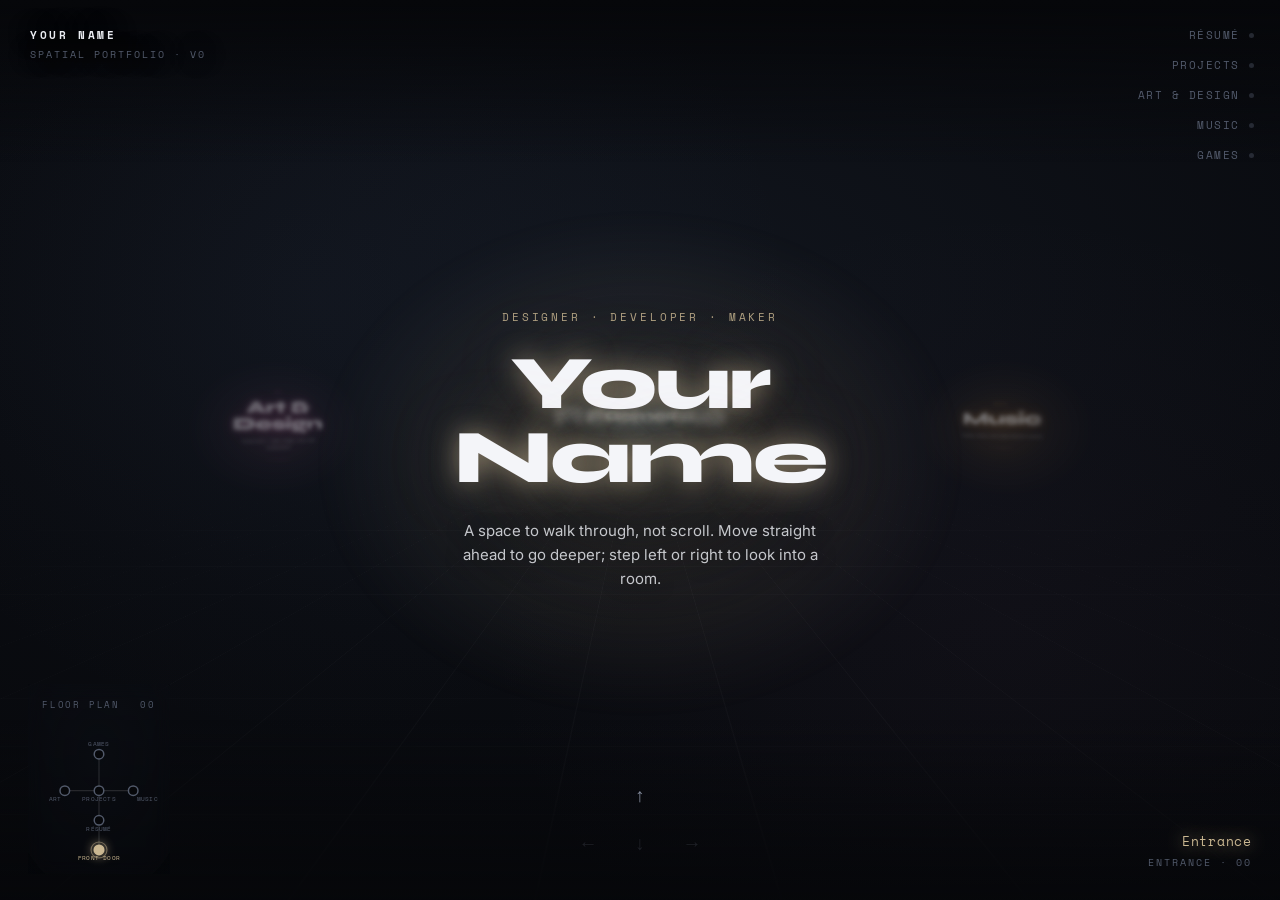
==== index.html @ f15b6231 "reverting index.html file to last build undoing wrong index upload" ====
<!DOCTYPE html>
<html lang="en">
<head>
<meta charset="UTF-8">
<meta name="viewport" content="width=device-width, initial-scale=1.0, maximum-scale=1.0, user-scalable=no">
<title>Portfolio — Spatial Navigation</title>
<link rel="preconnect" href="https://fonts.googleapis.com">
<link rel="preconnect" href="https://fonts.gstatic.com" crossorigin>
<link href="https://fonts.googleapis.com/css2?family=Syne:wght@600;700;800&family=Inter:wght@400;500;600&family=Space+Mono:wght@400;700&display=swap" rel="stylesheet">
<style>
  :root{
    --bg:#0a0c11;
    --bg-deep:#06070a;
    --ink:#eceef3;
    --muted:#838b9c;
    --faint:#525a6b;

    --a-door:#cbb892;
    --a-resume:#6f93c4;
    --a-projects:#46b39d;
    --a-art:#d2719f;
    --a-music:#e2a04e;
    --a-games:#9a86e0;

    --display:"Syne","Syne Fallback",system-ui,sans-serif;
    --body:"Inter",system-ui,-apple-system,sans-serif;
    --mono:"Space Mono","SFMono-Regular",ui-monospace,monospace;

    --rw:560px;
    --rh:400px;
    --ease:cubic-bezier(.66,0,.18,1);
  }

  *{box-sizing:border-box;margin:0;padding:0}
  html,body{height:100%}
  body{
    font-family:var(--body);
    background:var(--bg-deep);
    color:var(--ink);
    overflow:hidden;
    -webkit-font-smoothing:antialiased;
    text-rendering:optimizeLegibility;
  }

  /* ---------- 3D SCENE ---------- */
  .scene{
    position:fixed; inset:0;
    perspective:1000px;
    perspective-origin:50% 46%;
    overflow:hidden;
    background:radial-gradient(120% 90% at 50% 32%, #11151d 0%, var(--bg) 46%, var(--bg-deep) 100%);
  }
  /* faint drifting atmosphere */
  .scene::before{
    content:""; position:absolute; inset:-20%;
    background:
      radial-gradient(38% 50% at 32% 38%, rgba(70,90,130,.07), transparent 70%),
      radial-gradient(40% 46% at 70% 64%, rgba(120,80,120,.06), transparent 72%);
    animation:fog 34s ease-in-out infinite alternate;
    pointer-events:none;
  }
  @keyframes fog{ from{transform:translate3d(0,0,0)} to{transform:translate3d(3%,-2%,0)} }

  .world{
    position:absolute; inset:0;
    transform-style:preserve-3d;
    transform:translateZ(0);
    transition:transform 1.15s var(--ease);
    will-change:transform;
  }

  /* perspective floor — softened to a whisper */
  .floor{
    position:absolute; left:50%; top:50%;
    width:3200px; height:9200px;
    margin:-4600px 0 0 -1600px;
    transform:translate3d(0,240px,-1950px) rotateX(90deg);
    background-image:
      linear-gradient(rgba(255,255,255,.032) 1px, transparent 1px),
      linear-gradient(90deg, rgba(255,255,255,.032) 1px, transparent 1px);
    background-size:140px 140px;
    -webkit-mask-image:radial-gradient(58% 52% at 50% 60%, #000 0%, rgba(0,0,0,.4) 52%, transparent 82%);
            mask-image:radial-gradient(58% 52% at 50% 60%, #000 0%, rgba(0,0,0,.4) 52%, transparent 82%);
    pointer-events:none;
  }

  /* ---------- ROOMS AS APPARITIONS ---------- */
  .room{
    position:absolute; left:50%; top:50%;
    width:var(--rw); height:var(--rh);
    margin:calc(var(--rh)/-2) 0 0 calc(var(--rw)/-2);
    display:flex; align-items:center; justify-content:center;
    cursor:pointer;
    /* no border, no fill, no radius, no shadow — it is a place, not an object */
  }

  .haze{ /* the pool of light that IS the room */
    position:absolute; inset:-34% -22%;
    background:radial-gradient(ellipse 58% 54% at 50% 52%,
      color-mix(in srgb, var(--rc) 80%, transparent) 0%,
      color-mix(in srgb, var(--rc) 26%, transparent) 36%,
      transparent 70%);
    opacity:.1275;
    filter:blur(15px);
    pointer-events:none;
    animation:breathe var(--bd,9s) ease-in-out infinite;
    animation-delay:var(--delay,0s);
    transition:opacity 1s var(--ease);
  }
  @keyframes breathe{
    0%,100%{ transform:scale(1);   filter:blur(15px) brightness(1); }
    50%    { transform:scale(1.06);filter:blur(19px) brightness(1.22); }
  }

  .seat{ /* near-invisible deepening of space behind the text, for contrast */
    position:absolute; inset:6% 4%;
    background:radial-gradient(ellipse 56% 58% at 50% 52%, rgba(4,6,10,.6) 0%, rgba(4,6,10,.24) 46%, transparent 72%);
    filter:blur(12px);
    opacity:0;
    pointer-events:none;
    transition:opacity 1s var(--ease);
  }

  .content{
    position:relative; z-index:2;
    text-align:center;
    padding:0 36px;
    filter:blur(8.49px);
    opacity:.4;
    transform:translateY(6px);
    transition:filter 1.1s var(--ease), opacity 1.1s var(--ease), transform 1.1s var(--ease);
  }

  .room.is-active{ z-index:3; }
  .room.is-active .content{ filter:blur(0); opacity:1; transform:none; }
  .room.is-active .haze{ opacity:.306; }
  .room.is-active .seat{ opacity:1; }

  .eyebrow{
    font-family:var(--mono);
    font-size:11px; letter-spacing:.26em; text-transform:uppercase;
    color:var(--rc, var(--muted));
    opacity:.85;
    margin-bottom:18px;
  }
  .title{
    font-family:var(--display); font-weight:800;
    font-size:clamp(38px,5vw,60px);
    line-height:.98; letter-spacing:-.02em;
    color:#f4f5f9;
    text-shadow:
      0 0 26px color-mix(in srgb, var(--rc) 60%, transparent),
      0 0 70px color-mix(in srgb, var(--rc) 32%, transparent);
  }
  .blurb{
    color:rgba(236,238,243,.82);
    font-size:15px; line-height:1.6;
    max-width:38ch; margin:20px auto 0;
    text-shadow:0 2px 18px rgba(0,0,0,.55);
  }
  .tagline{
    font-family:var(--mono);
    font-size:10px; letter-spacing:.24em; text-transform:lowercase;
    color:color-mix(in srgb, var(--rc) 70%, var(--faint));
    margin-top:24px; opacity:.7;
  }

  /* door / hero apparition */
  .door-role{ color:var(--a-door); margin-bottom:22px; }
  .title.door-name{ font-size:clamp(46px,6.4vw,76px); letter-spacing:-.03em; }
  .door-stmt{ max-width:44ch; margin-top:24px; }

  /* ---------- PROJECTS HOLOGRAM CAROUSEL ---------- */
  .carousel{
    position:relative;
    width:100%; height:296px;
    margin-top:18px;
    perspective:900px;
    display:none;                   /* revealed by clicking the title */
    pointer-events:none;            /* enabled only when the room is active */
  }
  .room.is-active .carousel{ pointer-events:auto; }

  /* title-gated reveal */
  .proj-title{ cursor:pointer; transition:font-size .55s var(--ease), margin .4s var(--ease), text-shadow .35s; }
  .room.is-active .proj-title:hover{
    text-shadow:0 0 34px color-mix(in srgb, var(--rc) 75%, transparent), 0 0 80px color-mix(in srgb, var(--rc) 40%, transparent);
  }
  .proj-hint{
    font-family:var(--mono); font-size:10px; letter-spacing:.22em; text-transform:uppercase;
    color:color-mix(in srgb, var(--rc) 70%, var(--faint));
    margin-top:18px; opacity:.8;
  }
  .room.proj-open .eyebrow,
  .room.proj-open .proj-blurb,
  .room.proj-open .proj-hint{ display:none; }
  .room.proj-open .proj-title{ font-size:clamp(18px,2.2vw,24px); margin-bottom:4px; }
  .room.proj-open .carousel{ display:block; animation:holoboot .75s var(--ease) both; }
  @keyframes holoboot{
    0%  { opacity:0; transform:translateY(16px) scale(.92); filter:blur(7px); }
    55% { opacity:1; }
    100%{ opacity:1; transform:none; filter:blur(0); }
  }

  .stage{
    position:absolute; inset:0;
    transform-style:preserve-3d;
    animation:holofloat 6.5s ease-in-out infinite;
  }
  @keyframes holofloat{ 0%,100%{transform:translateY(0)} 50%{transform:translateY(-7px)} }

  .pcard{
    position:absolute; left:50%; top:50%;
    width:148px; height:196px;
    margin:-98px 0 0 -74px;
    border:0; background:none; padding:0; cursor:pointer;
    display:flex; flex-direction:column; gap:10px;
    transform-style:preserve-3d;
    transition:transform .6s var(--ease), opacity .6s var(--ease);
    will-change:transform,opacity;
  }
  .thumb{
    flex:1; position:relative; display:block; border-radius:10px; overflow:hidden;
    background:linear-gradient(158deg,
      color-mix(in srgb, var(--rc) 32%, transparent),
      color-mix(in srgb, var(--rc) 7%, transparent));
    border:1px solid color-mix(in srgb, var(--rc) 45%, transparent);
    box-shadow:
      0 0 26px -8px color-mix(in srgb, var(--rc) 55%, transparent),
      inset 0 0 32px -12px color-mix(in srgb, var(--rc) 60%, transparent);
    transition:box-shadow .6s var(--ease), border-color .6s var(--ease);
  }
  .thumb::before{ /* faint wireframe grid */
    content:""; position:absolute; inset:0;
    background-image:
      linear-gradient(color-mix(in srgb, var(--rc) 20%, transparent) 1px, transparent 1px),
      linear-gradient(90deg, color-mix(in srgb, var(--rc) 20%, transparent) 1px, transparent 1px);
    background-size:22px 22px; opacity:.5;
  }
  .thumb::after{ /* scanlines */
    content:""; position:absolute; inset:0; pointer-events:none;
    background:repeating-linear-gradient(to bottom, rgba(255,255,255,.045) 0 1px, transparent 1px 3px);
    mix-blend-mode:screen; opacity:.7;
  }
  .pnum{
    position:absolute; inset:0; display:flex; align-items:center; justify-content:center;
    font-family:var(--display); font-weight:800; font-size:52px; letter-spacing:-.02em;
    color:color-mix(in srgb, var(--rc) 65%, #eaf6f2);
    text-shadow:0 0 22px color-mix(in srgb, var(--rc) 70%, transparent);
    opacity:.82;
  }
  .pname{
    display:block; font-family:var(--mono);
    font-size:11px; letter-spacing:.16em; text-transform:uppercase;
    color:var(--muted); text-align:center;
    transition:color .6s var(--ease), text-shadow .6s var(--ease);
  }
  .pcard.is-front .thumb{
    border-color:color-mix(in srgb, var(--rc) 80%, transparent);
    box-shadow:
      0 0 44px -6px color-mix(in srgb, var(--rc) 70%, transparent),
      inset 0 0 44px -10px color-mix(in srgb, var(--rc) 70%, transparent);
  }
  .pcard.is-front .pname{
    color:#f4fbf9; text-shadow:0 0 14px color-mix(in srgb, var(--rc) 60%, transparent);
  }

  .projector{ /* hologram emitter glow at the base */
    position:absolute; left:50%; bottom:-2px; transform:translateX(-50%);
    width:210px; height:54px;
    background:radial-gradient(ellipse at 50% 100%, color-mix(in srgb, var(--rc) 42%, transparent), transparent 70%);
    filter:blur(8px); opacity:.5; pointer-events:none;
    animation:holoflicker 5s steps(1,end) infinite;
  }
  @keyframes holoflicker{ 0%,96%,100%{opacity:.5} 97%{opacity:.3} 98%{opacity:.6} 99%{opacity:.42} }

  .carnav{
    position:absolute; left:50%; bottom:-30px; transform:translateX(-50%);
    display:flex; align-items:center; gap:20px;
  }
  .carbtn{
    width:32px; height:32px; border:0; background:none; cursor:pointer; line-height:1;
    color:color-mix(in srgb, var(--rc) 65%, var(--muted)); font-size:24px;
    transition:.2s var(--ease);
  }
  .carbtn:not(:disabled):hover{ color:#fff; text-shadow:0 0 12px var(--rc); transform:scale(1.18); }
  .carbtn:not(:disabled):focus-visible{ outline:none; color:#fff; text-shadow:0 0 12px var(--rc); }
  .carbtn:disabled{ opacity:.22; cursor:default; }
  .carcount{
    font-family:var(--mono); font-size:11px; letter-spacing:.16em;
    color:var(--muted); min-width:64px; text-align:center;
  }
  .pcard:focus-visible{ outline:none; }
  .pcard:focus-visible .thumb{ border-color:#fff; box-shadow:0 0 30px -6px var(--rc); }

  /* calm the hologram when you're not in the room */
  .room:not(.is-active) .stage,
  .room:not(.is-active) .projector{ animation:none; }

  @media (max-width:760px){
    .carousel{ height:250px; }
    .pcard{ width:120px; height:160px; margin:-80px 0 0 -60px; }
    .pnum{ font-size:42px; }
  }
  @media (prefers-reduced-motion:reduce){
    .stage,.projector{ animation:none; }
  }

  .plaunch{
    display:none;
    font-family:var(--mono); font-size:10px; letter-spacing:.18em; text-transform:uppercase;
    color:color-mix(in srgb, var(--rc) 80%, #eaf6f2);
    text-shadow:0 0 12px color-mix(in srgb, var(--rc) 60%, transparent);
    margin-top:2px;
  }
  .pcard.is-front .plaunch{ display:block; }
  .pcard[data-live] .thumb{ border-color:color-mix(in srgb, var(--rc) 60%, transparent); }

  /* ---------- EMBEDDED APP SHELL (live project, AR-style) ---------- */
  .app-shell{ position:fixed; inset:0; z-index:60; display:none; --app-accent:var(--a-projects); }
  .app-shell.is-open{ display:block; }
  .app-backdrop{
    position:absolute; inset:0; cursor:pointer;
    background:rgba(4,6,10,.55);
    backdrop-filter:blur(10px) saturate(.92);
    opacity:0; transition:opacity .4s var(--ease);
  }
  .app-shell.is-open .app-backdrop{ opacity:1; }
  .app-screen{
    position:absolute; left:50%; top:50%;
    transform:translate(-50%,-50%) scale(.95);
    width:min(1120px,92vw); height:min(740px,86vh);
    display:flex; flex-direction:column;
    border:1px solid color-mix(in srgb, var(--app-accent) 55%, transparent);
    border-radius:14px; overflow:hidden; background:#06080c;
    box-shadow:
      0 0 0 1px color-mix(in srgb, var(--app-accent) 22%, transparent),
      0 36px 130px -30px color-mix(in srgb, var(--app-accent) 60%, transparent),
      0 0 90px -20px color-mix(in srgb, var(--app-accent) 40%, transparent);
    opacity:0; transition:opacity .45s var(--ease), transform .45s var(--ease);
  }
  .app-shell.is-open .app-screen{
    opacity:1; transform:translate(-50%,-50%) scale(1);
    animation:appboot .6s var(--ease) both;
  }
  @keyframes appboot{ 0%{ filter:blur(9px) brightness(1.4); } 100%{ filter:blur(0) brightness(1); } }

  .app-bar{
    display:flex; align-items:center; gap:12px; padding:11px 15px;
    background:color-mix(in srgb, var(--app-accent) 9%, #0a0e13);
    border-bottom:1px solid color-mix(in srgb, var(--app-accent) 28%, transparent);
  }
  .app-dot{ width:8px; height:8px; border-radius:50%; background:var(--app-accent); box-shadow:0 0 10px var(--app-accent); }
  .app-name{ font-family:var(--mono); font-size:12px; letter-spacing:.18em; text-transform:uppercase; color:var(--ink); }
  .app-live{
    font-family:var(--mono); font-size:9px; letter-spacing:.2em; text-transform:uppercase;
    color:color-mix(in srgb, var(--app-accent) 80%, #fff);
    border:1px solid color-mix(in srgb, var(--app-accent) 40%, transparent);
    border-radius:100px; padding:2px 8px;
  }
  .app-ext{
    margin-left:auto; font-family:var(--mono); font-size:10px; letter-spacing:.16em; text-transform:uppercase;
    color:var(--muted); text-decoration:none; padding:6px 4px; transition:.2s var(--ease);
  }
  .app-ext:hover,.app-ext:focus-visible{ color:color-mix(in srgb, var(--app-accent) 85%, #fff); outline:none; }
  .app-off{
    font-family:var(--mono); font-size:10px; letter-spacing:.16em; text-transform:uppercase;
    background:none; border:1px solid color-mix(in srgb, var(--app-accent) 35%, transparent);
    color:var(--muted); border-radius:8px; padding:6px 13px; cursor:pointer; transition:.2s var(--ease);
  }
  .app-off:hover,.app-off:focus-visible{ color:#fff; border-color:var(--app-accent); box-shadow:0 0 16px -4px var(--app-accent); outline:none; }
  .app-frame{ position:relative; flex:1; background:#06080c; }
  #appFrame{ width:100%; height:100%; border:0; display:block; background:#06080c; }
  .app-scan{
    position:absolute; inset:0; pointer-events:none;
    background:repeating-linear-gradient(to bottom, color-mix(in srgb,var(--app-accent) 8%, transparent) 0 1px, transparent 1px 3px);
    mix-blend-mode:screen; opacity:.22;
    box-shadow:inset 0 0 60px -10px color-mix(in srgb,var(--app-accent) 40%, transparent);
  }
  @media (prefers-reduced-motion:reduce){ .app-shell.is-open .app-screen{ animation:none; } }

  /* ---------- HUD (ghosted) ---------- */
  .vignette{position:fixed;inset:0;pointer-events:none;z-index:5;
    background:linear-gradient(to bottom, var(--bg-deep) 0%, transparent 18%, transparent 80%, rgba(6,7,10,.9) 100%);}

  .hud{position:fixed;inset:0;z-index:10;pointer-events:none}
  .hud > *{pointer-events:auto}

  .brand{
    position:fixed; left:30px; top:26px;
    font-family:var(--mono); font-size:11px; letter-spacing:.24em; text-transform:uppercase;
    color:var(--muted); line-height:1.8;
    text-shadow:0 0 24px rgba(0,0,0,.6);
  }
  .brand b{color:var(--ink);font-weight:700}
  .brand span{display:block;color:var(--faint);font-size:10px;letter-spacing:.2em}

  .jump{position:fixed; right:26px; top:24px; display:flex; flex-direction:column; align-items:flex-end; gap:8px}
  .jump button{
    font-family:var(--mono); font-size:11px; letter-spacing:.14em; text-transform:uppercase;
    background:none; border:none; color:var(--faint); cursor:pointer;
    padding:3px 0; transition:color .3s, text-shadow .3s; display:flex;align-items:center;gap:9px;
  }
  .jump button:hover,.jump button:focus-visible{color:var(--ink);outline:none}
  .jump button .dot{width:5px;height:5px;border-radius:50%;background:currentColor;opacity:.4;transition:.3s}
  .jump button.active{color:var(--cur,var(--ink));text-shadow:0 0 16px var(--cur)}
  .jump button.active .dot{opacity:1;background:var(--cur);box-shadow:0 0 8px var(--cur)}

  /* direction pad — ghost glyphs, no boxes */
  .pad{
    position:fixed; left:50%; bottom:34px; transform:translateX(-50%);
    display:grid; grid-template-columns:repeat(3,48px); grid-template-rows:repeat(2,44px);
    gap:4px; align-items:center; justify-items:center;
  }
  .pad .d{
    width:48px;height:44px; border:none; background:none;
    color:var(--muted); font-size:19px; cursor:pointer;
    display:flex;align-items:center;justify-content:center;
    position:relative; transition:.25s var(--ease);
    text-shadow:0 0 1px rgba(0,0,0,.5);
  }
  .pad .d::before{ /* soft bloom on hover */
    content:""; position:absolute; inset:-6px; border-radius:50%;
    background:radial-gradient(closest-side, color-mix(in srgb,var(--cur) 55%,transparent), transparent 70%);
    opacity:0; transition:opacity .25s; z-index:-1;
  }
  .pad .d:disabled{opacity:.18;cursor:default}
  .pad .d:not(:disabled):hover{color:var(--cur);transform:translateY(-3px);text-shadow:0 0 14px var(--cur)}
  .pad .d:not(:disabled):hover::before{opacity:.5}
  .pad .d:focus-visible{outline:none;color:var(--cur);text-shadow:0 0 14px var(--cur)}
  .pad .d:focus-visible::before{opacity:.5}
  .pad .up{grid-column:2;grid-row:1}
  .pad .left{grid-column:1;grid-row:2}
  .pad .down{grid-column:2;grid-row:2}
  .pad .right{grid-column:3;grid-row:2}
  .pad .d[data-label]:not(:disabled):hover::after{
    content:attr(data-label);
    position:absolute; bottom:calc(100% + 6px); left:50%; transform:translateX(-50%);
    font-family:var(--mono);font-size:10px;letter-spacing:.12em;text-transform:uppercase;
    color:var(--cur);white-space:nowrap;text-shadow:0 0 12px rgba(0,0,0,.8);
  }

  /* floor plan — frameless drifting mist */
  .plan{
    position:fixed; left:28px; bottom:26px; width:142px;
    padding:14px 14px 10px;
    background:radial-gradient(120% 130% at 50% 38%, rgba(12,15,22,.45), transparent 82%);
    backdrop-filter:blur(9px);
    -webkit-mask-image:radial-gradient(125% 130% at 50% 45%, #000 52%, transparent 100%);
            mask-image:radial-gradient(125% 130% at 50% 45%, #000 52%, transparent 100%);
  }
  .plan-head{
    font-family:var(--mono);font-size:9px;letter-spacing:.2em;text-transform:uppercase;
    color:var(--faint);margin-bottom:9px;display:flex;justify-content:space-between;
  }
  .plan svg{width:100%;display:block;overflow:visible}
  .plan .edge{stroke:rgba(255,255,255,.12);stroke-width:1.1}
  .plan .node{fill:var(--bg-deep);stroke:var(--faint);stroke-width:1.3;cursor:pointer;transition:.3s}
  .plan .node:hover{stroke:var(--ink)}
  .plan .node.cur{fill:var(--cur);stroke:var(--cur);filter:drop-shadow(0 0 5px var(--cur))}
  .plan .ring{fill:none;stroke:var(--cur);opacity:0;transition:.4s}
  .plan .ring.cur{opacity:.45}
  .plan .nlabel{font-family:var(--mono);font-size:5.2px;letter-spacing:.04em;fill:var(--faint);text-transform:uppercase;pointer-events:none;transition:.3s}
  .plan .nlabel.cur{fill:var(--cur)}

  .coord{position:fixed; right:28px; bottom:30px; text-align:right; font-family:var(--mono)}
  .coord .now{font-size:13px;letter-spacing:.06em;color:var(--cur,var(--ink));text-shadow:0 0 18px var(--cur)}
  .coord .tag{font-size:10px;letter-spacing:.2em;text-transform:uppercase;color:var(--faint);margin-top:4px}

  .hint{
    position:fixed; left:50%; bottom:108px; transform:translateX(-50%);
    font-family:var(--mono); font-size:10.5px; letter-spacing:.16em; text-transform:uppercase;
    color:var(--faint); text-align:center; line-height:1.9;
    transition:opacity .8s; pointer-events:none;
  }
  .hint b{color:var(--muted);font-weight:400}
  .hint.hide{opacity:0}

  .sr{position:absolute;width:1px;height:1px;overflow:hidden;clip:rect(0 0 0 0)}

  @media (max-width:760px){
    :root{--rw:300px;--rh:430px}
    .brand{left:18px;top:16px}
    .jump{display:none}
    .plan{left:14px;bottom:104px;width:104px}
    .coord{right:16px;bottom:96px}
    .pad{bottom:22px}
    .hint{bottom:168px}
  }

  @media (prefers-reduced-motion:reduce){
    .world{transition:transform .3s ease}
    .haze,.scene::before{animation:none}
    .content,.seat{transition:opacity .3s ease}
  }
</style>
</head>
<body>

<div class="scene" id="scene">
  <div class="world" id="world">
    <div class="floor"></div>
  </div>
</div>

<div class="vignette"></div>

<div class="hud">
  <div class="brand"><b id="brandName">Your Name</b><span id="brandTag">spatial portfolio · v0</span></div>
  <nav class="jump" id="jump" aria-label="Jump to room"></nav>

  <div class="hint" id="hint">
    <span><b>↑ scroll</b> or <b>arrow keys</b> to move · <b>plan</b> to jump</span>
  </div>

  <div class="plan" aria-label="Floor plan">
    <div class="plan-head"><span>Floor plan</span><span id="planDepth">00</span></div>
    <svg id="planSvg" viewBox="0 0 100 126" role="group"></svg>
  </div>

  <div class="pad" role="group" aria-label="Move through the space">
    <button class="d up"    id="dUp"    aria-label="Move forward">↑</button>
    <button class="d left"  id="dLeft"  aria-label="Look left">←</button>
    <button class="d down"  id="dDown"  aria-label="Move back">↓</button>
    <button class="d right" id="dRight" aria-label="Look right">→</button>
  </div>

  <div class="coord">
    <div class="now" id="coordNow">Entrance</div>
    <div class="tag" id="coordTag">Entrance · 00</div>
  </div>

  <div class="sr" id="live" aria-live="polite"></div>
</div>

<div class="app-shell" id="appShell" aria-hidden="true">
  <div class="app-backdrop"></div>
  <div class="app-screen" role="dialog" aria-modal="true" aria-label="Embedded project">
    <div class="app-bar">
      <span class="app-dot"></span>
      <span class="app-name" id="appName">Project</span>
      <span class="app-live">live</span>
      <a class="app-ext" id="appExt" target="_blank" rel="noopener" aria-label="Open in a new tab">open &#8599;</a>
      <button class="app-off" id="appOff" aria-label="Power off and return to the room">power off</button>
    </div>
    <div class="app-frame">
      <iframe id="appFrame" title="Embedded project" referrerpolicy="no-referrer"></iframe>
      <div class="app-scan"></div>
    </div>
  </div>
</div>

<script>
/* ============================================================
   ROOM MAP — the whole structure of the house lives here.
   Add a room: add an object + wire its links.
   x/y/z = position in space.  ry = yaw (side rooms angle in).
   plan  = position on the 2D floor-plan minimap.
   links = where forward / back / left / right lead.
   ============================================================ */
const SPACING = 1300, SIDE = 1300;

/* ---- YOU: edit these in one place; they flow everywhere ---- */
const SITE = {
  name:      "Your Name",
  role:      "Designer · Developer · Maker",
  statement: "A space to walk through, not scroll. Move straight ahead to go deeper; step left or right to look into a room.",
  tagline:   "spatial portfolio · v0",   // the small line under your name, top-left
};

/* ---- Projects shown in the Projects-room carousel (placeholders for now) ---- */
const PROJECTS = [
  { title:"Color Selector", url:"https://mich-scott.github.io/color-selector/" },
  { title:"Project 2" },
  { title:"Project 3" },
  { title:"Project 4" },
  { title:"Project 5" },
  { title:"Project 6" },
];

/* ---- Games shown in the Games-room carousel ---- */
const GAMES = [
  { title:"Elev8or", url:"https://mich-scott.github.io/games/elev8or" },
  { title:"Game 2" },
  { title:"Game 3" },
];

const ROOMS = [
  { id:"door", title:SITE.name, accent:"--a-door", door:true,
    role:SITE.role,
    stmt:SITE.statement,
    x:0, y:0, z:0, ry:0, plan:{x:50,y:114}, label:"Front door",
    tag:"Entrance · 00", now:"Entrance", links:{ forward:"resume" } },

  { id:"resume", title:"Résumé", accent:"--a-resume",
    blurb:"Roles, tools, and the through-line of the work so far.",
    x:0, y:0, z:-SPACING, ry:0, plan:{x:50,y:88}, label:"Résumé",
    tag:"Main hall · 01", now:"Résumé", links:{ back:"door", forward:"projects" } },

  { id:"projects", title:"Projects", accent:"--a-projects",
    blurb:"Things built, shipped, and taken apart to see how they work.",
    carousel:PROJECTS,
    x:0, y:0, z:-SPACING*2, ry:0, plan:{x:50,y:62}, label:"Projects",
    tag:"Main hall · 02", now:"Projects", links:{ back:"resume", left:"art", right:"music", forward:"games" } },

  { id:"art", title:"Art & Design", accent:"--a-art",
    blurb:"Visual work — type, image, color, and composition.",
    x:-SIDE, y:0, z:-SPACING*2, ry:40, plan:{x:20,y:62}, label:"Art",
    tag:"West wing · 02", now:"Art & Design", links:{ right:"projects" } },

  { id:"music", title:"Music", accent:"--a-music",
    blurb:"Tracks, mixes, and experiments in sound.",
    x:SIDE, y:0, z:-SPACING*2, ry:-40, plan:{x:80,y:62}, label:"Music",
    tag:"East wing · 02", now:"Music", links:{ left:"projects" } },

  { id:"games", title:"Games", accent:"--a-games",
    blurb:"Playable prototypes and small interactive worlds.",
    carousel:GAMES,
    x:0, y:0, z:-SPACING*3, ry:0, plan:{x:50,y:30}, label:"Games",
    tag:"Back room · 03", now:"Games", links:{ back:"projects" } },
];

const byId = Object.fromEntries(ROOMS.map(r => [r.id, r]));
const PLAN_EDGES = [["door","resume"],["resume","projects"],["projects","games"],["projects","art"],["projects","music"]];

const world  = document.getElementById("world");
const scene  = document.getElementById("scene");
const reduce = matchMedia("(prefers-reduced-motion:reduce)").matches;

let current = "door", moving = false;

/* build rooms */
ROOMS.forEach((r,i)=>{
  const el = document.createElement("article");
  el.className = "room";
  el.id = "room-" + r.id;
  el.style.setProperty("--rc", `var(${r.accent})`);
  el.style.setProperty("--bd", (8 + (i % 4) * 1.3) + "s");
  el.style.setProperty("--delay", (-(i * 1.7)) + "s");
  el.style.transform = `translate3d(${r.x}px, ${r.y}px, ${r.z}px) rotateY(${r.ry}deg)`;

  let inner;
  if(r.door){
    inner = `<div class="eyebrow door-role">${r.role}</div>
       <h1 class="title door-name">${r.title}</h1>
       <p class="blurb door-stmt">${r.stmt}</p>`;
  } else if(r.carousel){
    const items = r.carousel;
    inner = `<div class="eyebrow">${r.label}</div>
       <h2 class="title proj-title" id="title-${r.id}" role="button" tabindex="0" aria-expanded="false" aria-controls="carousel-${r.id}">${r.title}</h2>
       <p class="blurb proj-blurb">${r.blurb}</p>
       <div class="proj-hint">&#9656; click to open</div>
       <div class="carousel" id="carousel-${r.id}">
         <div class="stage" id="stage-${r.id}">
           ${items.map((p,i)=>`
             <button class="pcard" data-i="${i}"${p.url ? ' data-live="1"' : ''} aria-label="${p.title}${p.url ? ' — live app" ' : '" '}>
               <span class="thumb"><span class="pnum">${String(i+1).padStart(2,"0")}</span></span>
               <span class="pname">${p.title}</span>
               ${p.url ? '<span class="plaunch">&#9656; launch</span>' : ''}
             </button>`).join("")}
         </div>
         <div class="projector"></div>
         <div class="carnav">
           <button class="carbtn" id="prev-${r.id}" aria-label="Previous">&lsaquo;</button>
           <span class="carcount" id="count-${r.id}">01 / ${items.length}</span>
           <button class="carbtn" id="next-${r.id}" aria-label="Next">&rsaquo;</button>
         </div>
       </div>`;
  } else {
    inner = `<div class="eyebrow">${r.label}</div>
       <h2 class="title">${r.title}</h2>
       <p class="blurb">${r.blurb}</p>
       <div class="tagline">in progress</div>`;
  }

  el.innerHTML = `<div class="haze"></div><div class="seat"></div><div class="content">${inner}</div>`;
  el.addEventListener("click", ()=>{ if(r.id !== current) focus(r.id); });
  world.appendChild(el);
});

/* ---------- carousels (coverflow) — one per room that declares `carousel` ---------- */
const CAROUSELS = {};   // roomId -> { goTo, active, close }

function initCarousel(roomId){
  const stage = document.getElementById("stage-"+roomId);
  if(!stage) return;
  const items = byId[roomId].carousel;
  const cards = [...stage.querySelectorAll(".pcard")];
  const prev  = document.getElementById("prev-"+roomId);
  const next  = document.getElementById("next-"+roomId);
  const count = document.getElementById("count-"+roomId);
  const N = cards.length;
  let active = 0;

  function layout(){
    cards.forEach((c,i)=>{
      const d = i - active, ad = Math.abs(d), s = Math.sign(d);
      const x  = d===0 ? 0 : s * (118 + (ad-1) * 46);
      const ry = d===0 ? 0 : -s * 48;
      const z  = -ad * 70;
      c.style.transform = `translateX(${x}px) translateZ(${z}px) rotateY(${ry}deg)`;
      c.style.opacity = ad > 3 ? 0 : Math.max(.16, 1 - ad * .3);
      c.style.zIndex = 100 - ad;
      c.style.pointerEvents = ad > 3 ? "none" : "auto";
      c.classList.toggle("is-front", d===0);
      c.setAttribute("aria-current", d===0 ? "true" : "false");
    });
    count.textContent = String(active+1).padStart(2,"0") + " / " + N;
    prev.disabled = active === 0;
    next.disabled = active === N-1;
  }
  function goTo(i){ active = Math.max(0, Math.min(N-1, i)); layout(); }

  cards.forEach((c,i)=> c.addEventListener("click", e=>{
    e.stopPropagation();
    if(i !== active){ goTo(i); return; }
    const p = items[i];
    if(p && p.url) openApp(p);
  }));
  prev.addEventListener("click", e=>{ e.stopPropagation(); goTo(active-1); });
  next.addEventListener("click", e=>{ e.stopPropagation(); goTo(active+1); });

  layout();

  // title-gated reveal
  const room  = document.getElementById("room-"+roomId);
  const title = document.getElementById("title-"+roomId);
  function setOpen(open){
    room.classList.toggle("proj-open", open);
    title.setAttribute("aria-expanded", open ? "true" : "false");
  }
  function toggle(){ setOpen(!room.classList.contains("proj-open")); }
  title.addEventListener("click", e=>{
    if(current !== roomId) return;            // not arrived yet → let it bubble and navigate
    e.stopPropagation(); toggle();
  });
  title.addEventListener("keydown", e=>{
    if((e.key==="Enter" || e.key===" ") && current===roomId){ e.preventDefault(); e.stopPropagation(); toggle(); }
  });

  CAROUSELS[roomId] = { goTo, get active(){ return active; }, close:()=>setOpen(false) };
}
ROOMS.filter(r=>r.carousel).forEach(r=> initCarousel(r.id));

/* ---------- embedded app shell (live project, AR-style) ---------- */
const appShell = document.getElementById("appShell");
const appFrame = document.getElementById("appFrame");
const appName  = document.getElementById("appName");
const appOff   = document.getElementById("appOff");
const appExt   = document.getElementById("appExt");
let appOpen = false;

function openApp(p){
  appShell.style.setProperty("--app-accent", "var(" + byId[current].accent + ")");
  appName.textContent = p.title;
  appExt.href = p.url;
  appFrame.src = p.url;                     // lazy: only loads now
  appShell.classList.add("is-open");
  appShell.setAttribute("aria-hidden","false");
  appOpen = true;
  appOff.focus();
}
function closeApp(){
  if(!appOpen) return;
  appShell.classList.remove("is-open");
  appShell.setAttribute("aria-hidden","true");
  appFrame.src = "about:blank";             // unload to free memory
  appOpen = false;
}
appOff.addEventListener("click", closeApp);
appShell.querySelector(".app-backdrop").addEventListener("click", closeApp);

/* build floor-plan minimap */
const svg = document.getElementById("planSvg");
let svgHTML = "";
PLAN_EDGES.forEach(([a,b])=>{
  const p=byId[a].plan, q=byId[b].plan;
  svgHTML += `<line class="edge" x1="${p.x}" y1="${p.y}" x2="${q.x}" y2="${q.y}"/>`;
});
ROOMS.forEach(r=>{
  const dx = r.plan.x < 30 ? -3 : r.plan.x > 70 ? 3 : 0;
  const anchor = r.plan.x < 30 ? "end" : r.plan.x > 70 ? "start" : "middle";
  const ly = r.plan.y < 35 ? r.plan.y-7 : r.plan.y+9;
  svgHTML += `
    <circle class="ring" id="ring-${r.id}" cx="${r.plan.x}" cy="${r.plan.y}" r="7"/>
    <circle class="node" id="node-${r.id}" cx="${r.plan.x}" cy="${r.plan.y}" r="4.2"
            tabindex="0" role="button" aria-label="Go to ${r.now}"></circle>
    <text class="nlabel" id="nl-${r.id}" x="${r.plan.x+dx}" y="${ly}" text-anchor="${anchor}">${r.label}</text>`;
});
svg.innerHTML = svgHTML;
ROOMS.forEach(r=>{
  const n = document.getElementById("node-"+r.id);
  n.addEventListener("click", ()=>focus(r.id));
  n.addEventListener("keydown", e=>{ if(e.key==="Enter"||e.key===" "){e.preventDefault();focus(r.id);} });
});

/* build quick-jump */
const jump = document.getElementById("jump");
ROOMS.filter(r=>!r.door).forEach(r=>{
  const b = document.createElement("button");
  b.id = "jump-"+r.id;
  b.innerHTML = `${r.now}<span class="dot"></span>`;
  b.addEventListener("click", ()=>focus(r.id));
  jump.appendChild(b);
});

/* camera */
const cameraFor = r => `rotateY(${-r.ry}deg) translate3d(${-r.x}px, ${-r.y}px, ${-r.z}px)`;

function focus(id, instant){
  if(!byId[id] || (id===current && !instant) || (moving && !instant)) return;
  const r = byId[id];
  if(instant){
    const t = world.style.transition;
    world.style.transition = "none";
    world.style.transform = cameraFor(r);
    void world.offsetWidth;
    world.style.transition = t;
  }else{
    moving = true;
    world.style.transform = cameraFor(r);
  }
  current = id;
  Object.keys(CAROUSELS).forEach(rid=>{ if(rid !== id) CAROUSELS[rid].close(); });
  updateHUD();
  document.getElementById("hint").classList.add("hide");
}
if(!reduce) world.addEventListener("transitionend", e=>{ if(e.propertyName==="transform") moving=false; });

/* HUD sync */
const pad = { up:document.getElementById("dUp"), down:document.getElementById("dDown"),
              left:document.getElementById("dLeft"), right:document.getElementById("dRight") };

function updateHUD(){
  const r = byId[current];
  document.documentElement.style.setProperty("--cur", `var(${r.accent})`);

  const map = { up:"forward", down:"back", left:"left", right:"right" };
  for(const k in pad){
    const dest = r.links[map[k]];
    pad[k].disabled = !dest;
    if(dest) pad[k].setAttribute("data-label", (k==="up"&&r.door?"Enter · ":"") + byId[dest].now);
    else pad[k].removeAttribute("data-label");
  }

  document.getElementById("coordNow").textContent = r.now;
  document.getElementById("coordTag").textContent = r.tag;
  document.getElementById("planDepth").textContent = r.tag.split("· ")[1] || "";

  ROOMS.forEach(x=>{
    document.getElementById("node-"+x.id).classList.toggle("cur", x.id===current);
    document.getElementById("ring-"+x.id).classList.toggle("cur", x.id===current);
    document.getElementById("nl-"+x.id).classList.toggle("cur", x.id===current);
    const jb = document.getElementById("jump-"+x.id);
    if(jb) jb.classList.toggle("active", x.id===current);
    document.getElementById("room-"+x.id).classList.toggle("is-active", x.id===current);
  });

  document.getElementById("live").textContent = `Now in: ${r.now}. ${r.tag}.`;
}

/* navigation */
function go(dir){ const link = byId[current].links[dir]; if(link) focus(link); }
pad.up.addEventListener("click",   ()=>go("forward"));
pad.down.addEventListener("click", ()=>go("back"));
pad.left.addEventListener("click", ()=>go("left"));
pad.right.addEventListener("click",()=>go("right"));

window.addEventListener("keydown", e=>{
  const k = e.key.toLowerCase();

  if(appOpen){ if(k==="escape") closeApp(); return; }

  if(k==="escape" && CAROUSELS[current]){ CAROUSELS[current].close(); return; }

  // when focus is inside the carousel, left/right flip projects instead of changing rooms
  const inCar = document.activeElement && document.activeElement.closest
    ? document.activeElement.closest(".carousel") : null;
  if(inCar && CAROUSELS[current]){
    if(k==="arrowleft"||k==="a"){ e.preventDefault(); CAROUSELS[current].goTo(CAROUSELS[current].active-1); return; }
    if(k==="arrowright"||k==="d"){ e.preventDefault(); CAROUSELS[current].goTo(CAROUSELS[current].active+1); return; }
  }

  if(["arrowup","w"].includes(k)){ e.preventDefault(); go("forward"); }
  else if(["arrowdown","s"].includes(k)){ e.preventDefault(); go("back"); }
  else if(["arrowleft","a"].includes(k)){ e.preventDefault(); go("left"); }
  else if(["arrowright","d"].includes(k)){ e.preventDefault(); go("right"); }
  else if(k==="enter" && current==="door"){ go("forward"); }
});

let wheelLock = false;
window.addEventListener("wheel", e=>{
  if(appOpen || wheelLock || moving || Math.abs(e.deltaY) < 12) return;
  wheelLock = true;
  go(e.deltaY > 0 ? "forward" : "back");
  setTimeout(()=>wheelLock=false, 650);
}, {passive:true});

let tx=0, ty=0;
window.addEventListener("touchstart", e=>{ tx=e.touches[0].clientX; ty=e.touches[0].clientY; }, {passive:true});
window.addEventListener("touchend", e=>{
  if(appOpen) return;
  const dx=e.changedTouches[0].clientX-tx, dy=e.changedTouches[0].clientY-ty;
  if(Math.max(Math.abs(dx),Math.abs(dy)) < 45) return;
  if(Math.abs(dy) > Math.abs(dx)) go(dy<0 ? "forward" : "back");
  else go(dx<0 ? "right" : "left");
}, {passive:true});

/* mouse-look parallax */
if(!reduce && matchMedia("(pointer:fine)").matches){
  let px=50, py=46, tpx=50, tpy=46;
  window.addEventListener("mousemove", e=>{
    tpx = 50 + (e.clientX/innerWidth  - .5) * 7;
    tpy = 46 + (e.clientY/innerHeight - .5) * 5;
  });
  (function loop(){
    px += (tpx-px)*.06; py += (tpy-py)*.06;
    scene.style.perspectiveOrigin = `${px}% ${py}%`;
    requestAnimationFrame(loop);
  })();
}

/* identity — single source of truth */
document.getElementById("brandName").textContent = SITE.name;
document.getElementById("brandTag").textContent  = SITE.tagline;
document.title = SITE.name + " — portfolio";

focus("door", true);
</script>
</body>
</html>
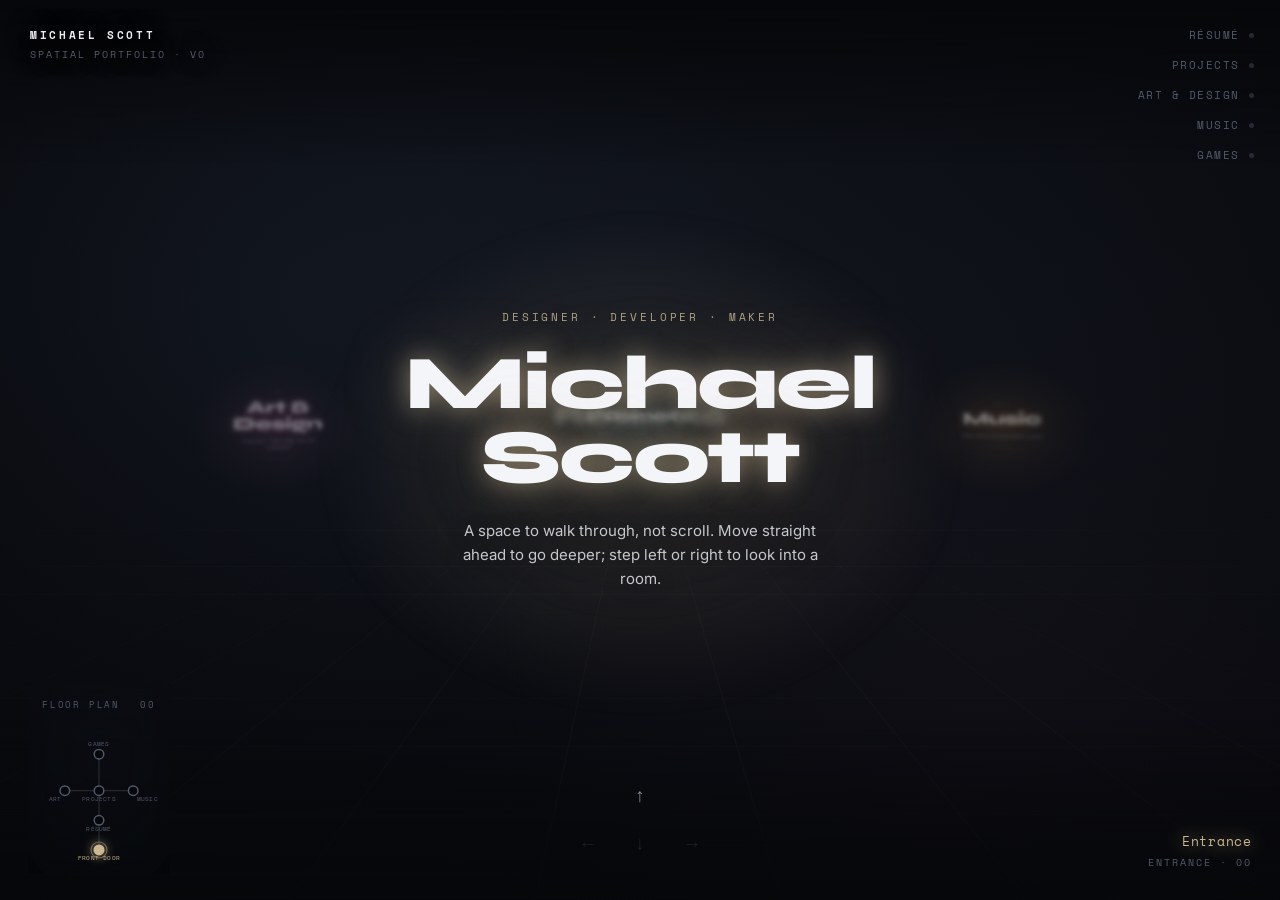
==== commit cf64a428: "Replace 'Your Name' placeholder with Michael Scott" ====
--- a/index.html
+++ b/index.html
@@ -506,7 +506,7 @@
 <div class="vignette"></div>
 
 <div class="hud">
-  <div class="brand"><b id="brandName">Your Name</b><span id="brandTag">spatial portfolio · v0</span></div>
+  <div class="brand"><b id="brandName">Michael Scott</b><span id="brandTag">spatial portfolio · v0</span></div>
   <nav class="jump" id="jump" aria-label="Jump to room"></nav>
 
   <div class="hint" id="hint">
@@ -562,7 +562,7 @@
 
 /* ---- YOU: edit these in one place; they flow everywhere ---- */
 const SITE = {
-  name:      "Your Name",
+  name:      "Michael Scott",
   role:      "Designer · Developer · Maker",
   statement: "A space to walk through, not scroll. Move straight ahead to go deeper; step left or right to look into a room.",
   tagline:   "spatial portfolio · v0",   // the small line under your name, top-left
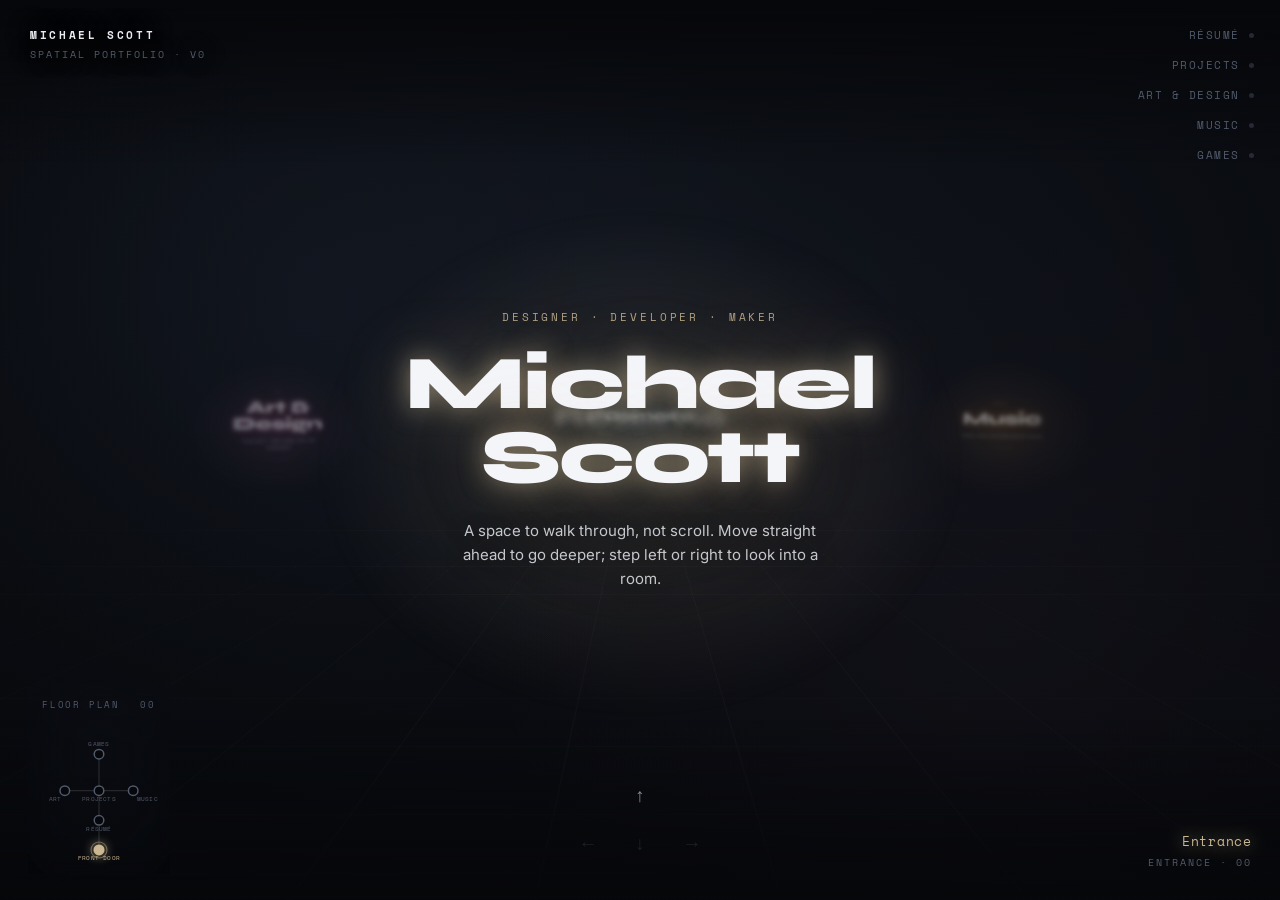
==== commit 63a863cb: "Add encrypted résumé behind a rotating padlock in the Résumé room" ====
--- a/index.html
+++ b/index.html
@@ -379,6 +379,76 @@
   }
   @media (prefers-reduced-motion:reduce){ .app-shell.is-open .app-screen{ animation:none; } }
 
+  /* ---------- RÉSUMÉ LOCK (rotating padlock) ---------- */
+  .lock-shell{ position:fixed; inset:0; z-index:55; display:none; --lk:var(--a-resume); --lk-ok:#5fd68a; --lk-bad:#e2524e; }
+  .lock-shell.is-open{ display:block; }
+  .lock-backdrop{ position:absolute; inset:0; background:rgba(4,6,10,.72); backdrop-filter:blur(12px) saturate(.9); cursor:pointer; }
+  .lock-panel{
+    position:absolute; left:50%; top:50%; transform:translate(-50%,-50%);
+    display:flex; flex-direction:column; align-items:center; gap:34px;
+    font-family:var(--mono); color:var(--ink);
+    animation:appboot .5s var(--ease) both;
+  }
+
+  .wheels{ display:flex; justify-content:center; align-items:center; gap:6px; touch-action:none; user-select:none; -webkit-user-select:none; }
+  .wgap{ width:48px; flex:none; }                         /* ≈ half an inch between the two groups */
+  /* each wheel is a hexagonal prism seen edge-on: a flat front face, plus the two neighbouring
+     faces angled 60° away (so they read at half height), separated by hard ridges */
+  .wheel{
+    --f:44px;                                              /* height of one flat face */
+    position:relative; width:46px; height:calc(var(--f)*2); flex:none; overflow:hidden; border-radius:2px; cursor:ns-resize;
+    background:linear-gradient(180deg,
+      #141a24 0, #252e3e calc(var(--f)*.5 - 1px),                                  /* upper face, tilted toward the light */
+      #56637a calc(var(--f)*.5 - 1px), #56637a calc(var(--f)*.5),                  /* lit ridge */
+      #232b3a calc(var(--f)*.5), #1b2230 calc(var(--f)*1.5),                       /* front face */
+      #030406 calc(var(--f)*1.5), #030406 calc(var(--f)*1.5 + 1px),                /* shadowed ridge */
+      #10141d calc(var(--f)*1.5 + 1px), #07090d 100%);                             /* lower face, turned away */
+    box-shadow:inset 7px 0 8px -7px rgba(0,0,0,.9), inset -7px 0 8px -7px rgba(0,0,0,.9), 0 0 0 1px rgba(0,0,0,.6);
+  }
+  .wheel::before{ /* faint sheen across the front face */
+    content:""; position:absolute; left:0; right:0; top:calc(var(--f)*.5 + 1px); height:calc(var(--f)*.35); pointer-events:none;
+    background:linear-gradient(180deg, rgba(255,255,255,.05), transparent);
+  }
+  .wheel .ch{ position:absolute; left:0; right:0; height:var(--f); line-height:var(--f); text-align:center; font-size:26px; font-weight:700; transition:transform .12s ease-out, color .25s, opacity .25s; }
+  .wheel .ch.c{ top:calc(var(--f)*.5); color:#c9ced8; }
+  .wheel .ch.p{ top:calc(var(--f)*-.25); transform:scaleY(.5); }
+  .wheel .ch.n{ top:calc(var(--f)*1.25); transform:scaleY(.5); }
+  .wheel .ch.p, .wheel .ch.n{ color:var(--muted); opacity:.3; filter:blur(1.1px); }
+  .wheel.cur .ch.c{ color:#fff; text-shadow:0 0 14px var(--lk), 0 0 30px color-mix(in srgb,var(--lk) 60%,transparent); }
+  .wheel.cur::after{ content:""; position:absolute; left:12px; right:12px; top:calc(var(--f)*1.5 - 6px); height:2px; background:var(--lk); box-shadow:0 0 8px var(--lk); animation:lkblink 1s steps(1,end) infinite; }
+  .wheel.back .ch.c{ color:color-mix(in srgb,var(--lk) 70%,#fff); }
+  .wheel.tick .ch.c{ transform:scaleY(.82); }               /* a face snapping into place */
+  @keyframes lkblink{ 50%{ opacity:.25; } }
+
+  .lock-ctrls{ display:flex; gap:14px; }
+  .lkbtn{
+    font-family:var(--mono); font-size:11px; letter-spacing:.24em; text-transform:uppercase;
+    background:none; border:0; color:var(--faint); padding:8px 10px; cursor:pointer; transition:.2s var(--ease);
+  }
+  .lkbtn:hover,.lkbtn:focus-visible{ outline:none; color:var(--ink); text-shadow:0 0 12px var(--lk); }
+  .lkbtn svg{ width:22px; height:16px; display:block; }
+  .lkbtn.kp{ display:none; }
+  @media (pointer:coarse){ .lkbtn.kp{ display:inline-block; } }
+  .lkbtn.go{ display:none; color:var(--lk-ok); text-shadow:0 0 12px var(--lk-ok); font-size:13px; }
+  .lock-shell.ok .lkbtn.go{ display:inline-block; }
+  .lock-shell.ok .lkbtn.kp{ display:none; }
+  .lock-input{ position:absolute; left:0; top:0; width:1px; height:1px; opacity:0; border:0; padding:0; font-size:16px; }
+
+  .lock-shell.ok .wheel .ch.c{ color:var(--lk-ok); text-shadow:0 0 14px var(--lk-ok), 0 0 32px color-mix(in srgb,var(--lk-ok) 50%,transparent); }
+  .lock-shell.ok .wheel::after, .lock-shell.dead .wheel::after{ display:none; }
+  .lock-shell.dead .wheels{ pointer-events:none; }
+  .lock-shell.dead .wheel{ opacity:.5; }
+  .lock-shell.dead .wheel .ch.c{ color:var(--lk-bad); text-shadow:0 0 10px var(--lk-bad); }
+
+  @media (max-width:560px){
+    .wheels{ gap:3px; }
+    .wgap{ width:14px; }
+    .wheel{ --f:36px; width:31px; }
+    .wheel .ch{ font-size:20px; }
+    .wheel.cur::after{ left:7px; right:7px; }
+  }
+  @media (prefers-reduced-motion:reduce){ .lock-panel{ animation:none; } }
+
   /* ---------- HUD (ghosted) ---------- */
   .vignette{position:fixed;inset:0;pointer-events:none;z-index:5;
     background:linear-gradient(to bottom, var(--bg-deep) 0%, transparent 18%, transparent 80%, rgba(6,7,10,.9) 100%);}
@@ -550,6 +620,20 @@
   </div>
 </div>
 
+<div class="lock-shell" id="lockShell" aria-hidden="true">
+  <div class="lock-backdrop" id="lockBackdrop"></div>
+  <div class="lock-panel" role="dialog" aria-modal="true" aria-label="Unlock résumé">
+    <div class="wheels" id="wheels" role="group" aria-label="Access code"></div>
+    <div class="lock-ctrls">
+      <button class="lkbtn kp" id="lkKeypad" aria-label="Show keyboard"><svg viewBox="0 0 22 16" fill="none" stroke="currentColor" stroke-width="1.4"><rect x="1" y="1" width="20" height="14" rx="2"/><path d="M5 5h1M9 5h1M13 5h1M17 5h0M5 8.5h1M9 8.5h1M13 8.5h1M17 8.5h0M7 12h8" stroke-linecap="round"/></svg></button>
+      <button class="lkbtn go" id="lkView">view</button>
+      <button class="lkbtn" id="lkClose">close</button>
+    </div>
+    <div class="sr" id="lockLive" aria-live="polite"></div>
+    <input class="lock-input" id="lockInput" type="text" inputmode="text" autocomplete="off" autocorrect="off" autocapitalize="characters" spellcheck="false" aria-label="Type access code" tabindex="-1">
+  </div>
+</div>
+
 <script>
 /* ============================================================
    ROOM MAP — the whole structure of the house lives here.
@@ -568,21 +652,22 @@
   tagline:   "spatial portfolio · v0",   // the small line under your name, top-left
 };
 
-/* ---- Projects shown in the Projects-room carousel (placeholders for now) ---- */
+/* ---- Projects shown in the Projects-room carousel ----
+   Add one line per project: { title:"Name", url:"https://..." }  (url optional) */
 const PROJECTS = [
   { title:"Color Selector", url:"https://mich-scott.github.io/color-selector/" },
-  { title:"Project 2" },
-  { title:"Project 3" },
-  { title:"Project 4" },
-  { title:"Project 5" },
-  { title:"Project 6" },
 ];
+
+/* ---- Résumé lock ----
+   The résumé is stored only as an encrypted file (resume.enc). The code is never stored anywhere;
+   the right code is simply the only thing that can decrypt the file. To replace the résumé or
+   change the code, run:  python3 tools/encrypt_resume.py your-resume.pdf
+   groups = how the wheels are split visually (4 + 5 = 9 wheels).                                  */
+const RESUME = { file:"resume.enc", groups:[4,5], tries:3, saveAs:"Michael_Valdez_Resume.pdf" };
 
 /* ---- Games shown in the Games-room carousel ---- */
 const GAMES = [
   { title:"Elev8or", url:"https://mich-scott.github.io/games/elev8or" },
-  { title:"Game 2" },
-  { title:"Game 3" },
 ];
 
 const ROOMS = [
@@ -592,7 +677,7 @@
     x:0, y:0, z:0, ry:0, plan:{x:50,y:114}, label:"Front door",
     tag:"Entrance · 00", now:"Entrance", links:{ forward:"resume" } },
 
-  { id:"resume", title:"Résumé", accent:"--a-resume",
+  { id:"resume", title:"Résumé", accent:"--a-resume", lock:true,
     blurb:"Roles, tools, and the through-line of the work so far.",
     x:0, y:0, z:-SPACING, ry:0, plan:{x:50,y:88}, label:"Résumé",
     tag:"Main hall · 01", now:"Résumé", links:{ back:"door", forward:"projects" } },
@@ -644,6 +729,11 @@
     inner = `<div class="eyebrow door-role">${r.role}</div>
        <h1 class="title door-name">${r.title}</h1>
        <p class="blurb door-stmt">${r.stmt}</p>`;
+  } else if(r.lock){
+    inner = `<div class="eyebrow">${r.label}</div>
+       <h2 class="title proj-title" id="title-${r.id}" role="button" tabindex="0" aria-haspopup="dialog">${r.title}</h2>
+       <p class="blurb">${r.blurb}</p>
+       <div class="proj-hint">&#9656; click to unlock</div>`;
   } else if(r.carousel){
     const items = r.carousel;
     inner = `<div class="eyebrow">${r.label}</div>
@@ -662,7 +752,7 @@
          <div class="projector"></div>
          <div class="carnav">
            <button class="carbtn" id="prev-${r.id}" aria-label="Previous">&lsaquo;</button>
-           <span class="carcount" id="count-${r.id}">01 / ${items.length}</span>
+           <span class="carcount" id="count-${r.id}">${items.length ? "01" : "00"} / ${items.length}</span>
            <button class="carbtn" id="next-${r.id}" aria-label="Next">&rsaquo;</button>
          </div>
        </div>`;
@@ -705,11 +795,11 @@
       c.classList.toggle("is-front", d===0);
       c.setAttribute("aria-current", d===0 ? "true" : "false");
     });
-    count.textContent = String(active+1).padStart(2,"0") + " / " + N;
-    prev.disabled = active === 0;
-    next.disabled = active === N-1;
-  }
-  function goTo(i){ active = Math.max(0, Math.min(N-1, i)); layout(); }
+    count.textContent = N ? String(active+1).padStart(2,"0") + " / " + N : "00 / 0";
+    prev.disabled = active <= 0;
+    next.disabled = active >= N-1;
+  }
+  function goTo(i){ if(!N) return; active = Math.max(0, Math.min(N-1, i)); layout(); }
 
   cards.forEach((c,i)=> c.addEventListener("click", e=>{
     e.stopPropagation();
@@ -750,10 +840,13 @@
 const appExt   = document.getElementById("appExt");
 let appOpen = false;
 
+const appLive  = appShell.querySelector(".app-live");
 function openApp(p){
   appShell.style.setProperty("--app-accent", "var(" + byId[current].accent + ")");
   appName.textContent = p.title;
   appExt.href = p.url;
+  if(p.download){ appExt.setAttribute("download", p.download); appExt.innerHTML = "download &#8595;"; appLive.textContent = "secure"; }
+  else { appExt.removeAttribute("download"); appExt.innerHTML = "open &#8599;"; appLive.textContent = "live"; }
   appFrame.src = p.url;                     // lazy: only loads now
   appShell.classList.add("is-open");
   appShell.setAttribute("aria-hidden","false");
@@ -769,6 +862,195 @@
 }
 appOff.addEventListener("click", closeApp);
 appShell.querySelector(".app-backdrop").addEventListener("click", closeApp);
+
+/* ---------- résumé lock (rotating padlock, decrypts in the browser) ----------
+   Works like a real combination lock: turn any wheel (scroll, drag, tap above/below) or just type.
+   Tapping a wheel's middle moves to the next wheel; "<" on a wheel steps back one.
+   The lock quietly tests the combination whenever it changes and simply opens when it's right —
+   wrong combinations do nothing. Only pressing Enter counts as a try: 3 Enters on a wrong code
+   lock it for the rest of the visit.                                                               */
+const LOCK = (()=>{
+  const CH = "0123456789ABCDEFGHIJKLMNOPQRSTUVWXYZ<", BACK = CH.indexOf("<"), M = CH.length;
+  const N  = RESUME.groups.reduce((a,b)=>a+b, 0);
+  const shell  = document.getElementById("lockShell");
+  const wheelsEl = document.getElementById("wheels");
+  const liveEl = document.getElementById("lockLive");
+  const input  = document.getElementById("lockInput");
+  const bKey   = document.getElementById("lkKeypad");
+  const bView  = document.getElementById("lkView");
+  const bClose = document.getElementById("lkClose");
+  const fine   = matchMedia("(pointer:fine)").matches;
+
+  const vals = new Array(N).fill(0);
+  let cur = 0;
+  let tries = RESUME.tries;             // memory only: a fresh visit gets fresh tries
+  let state = "idle";                   // idle | ok | dead
+  let isOpen = false, fileBuf = null, pdfURL = null;
+
+  const wheels = [];
+  RESUME.groups.forEach((g,gi)=>{
+    if(gi) wheelsEl.insertAdjacentHTML("beforeend", '<span class="wgap"></span>');
+    for(let k=0;k<g;k++){
+      const w = document.createElement("div");
+      w.className = "wheel";
+      w.innerHTML = '<span class="ch p"></span><span class="ch c"></span><span class="ch n"></span>';
+      wheelsEl.appendChild(w); wheels.push(w);
+    }
+  });
+
+  function draw(){
+    wheels.forEach((w,i)=>{
+      const v = vals[i], s = w.children;
+      s[0].textContent = CH[(v+M-1)%M]; s[1].textContent = CH[v]; s[2].textContent = CH[(v+1)%M];
+      w.classList.toggle("cur", state==="idle" && i===cur);
+      w.classList.toggle("back", v===BACK);
+    });
+  }
+  function tick(i){ const w=wheels[i]; w.classList.remove("tick"); void w.offsetWidth; w.classList.add("tick"); setTimeout(()=>w.classList.remove("tick"),120); }
+  const idle = ()=> state==="idle";
+  const code = ()=> vals.map(v=>CH[v]).join("");
+
+  /* quiet checking: test the combination once the wheels settle */
+  let settleT = 0, checking = false, again = false;
+  function changed(){ clearTimeout(settleT); settleT = setTimeout(quietCheck, 350); }
+  async function quietCheck(){
+    if(!idle()) return;
+    if(checking){ again = true; return; }
+    const c = code(); if(c.includes("<")) return;
+    checking = true;
+    const pdf = await decrypt(c).catch(()=>null);
+    checking = false;
+    if(pdf) return unlock(pdf);
+    if(again){ again = false; quietCheck(); }
+  }
+
+  function rotate(i,d){ if(!idle()) return; cur=i; vals[i]=(vals[i]+d+M)%M; tick(i); draw(); changed(); }
+  function select(i){ if(!idle()) return; cur=i; draw(); }
+  function back(){ if(!idle()) return; if(vals[cur]===BACK){ vals[cur]=0; changed(); } cur=Math.max(0,cur-1); draw(); }
+  function advance(){ if(!idle()) return; if(vals[cur]===BACK){ back(); return; } tick(cur); cur=Math.min(N-1,cur+1); draw(); }
+  function type(c){
+    if(!idle()) return;
+    const v = CH.indexOf(c.toUpperCase()); if(v<0) return;
+    if(v===BACK){ back(); return; }
+    vals[cur]=v; tick(cur); cur=Math.min(N-1,cur+1); draw(); changed();
+  }
+
+  /* Enter = a deliberate try; three wrong ones lock it for this visit */
+  async function enter(){
+    if(!idle()) return;
+    clearTimeout(settleT);
+    const pdf = await decrypt(code()).catch(()=>null);
+    if(pdf) return unlock(pdf);
+    if(!idle()) return;
+    if(--tries <= 0){ state="dead"; shell.classList.add("dead"); input.blur(); bKey.disabled=true; liveEl.textContent="Locked."; draw(); }
+  }
+
+  /* each wheel: scroll / drag / tap */
+  wheels.forEach((w,i)=>{
+    let acc = 0;
+    w.addEventListener("wheel", e=>{
+      e.preventDefault(); e.stopPropagation();
+      acc += e.deltaY; if(Math.abs(acc) < 30) return;
+      rotate(i, acc>0 ? 1 : -1); acc = 0;
+    }, {passive:false});
+    let y0=null, steps=0, moved=false;
+    w.addEventListener("pointerdown", e=>{ if(!idle()) return; y0=e.clientY; steps=0; moved=false; w.setPointerCapture(e.pointerId); });
+    w.addEventListener("pointermove", e=>{
+      if(y0===null) return;
+      const s = Math.trunc((y0 - e.clientY)/24);      // drag up → next character
+      if(s!==steps){ rotate(i, s-steps); steps=s; moved=true; }
+    });
+    w.addEventListener("pointerup", e=>{
+      if(y0===null) return; y0=null;
+      if(moved) return;
+      const r = w.getBoundingClientRect(), y = (e.clientY - r.top)/r.height;
+      if(y < .33) rotate(i,-1); else if(y > .67) rotate(i,1); else if(i===cur) advance(); else select(i);
+    });
+    w.addEventListener("pointercancel", ()=>{ y0=null; });
+  });
+
+  /* phones: hidden field, focused only by the keyboard button — nothing pops up on its own */
+  const SENT = "_";
+  input.value = SENT;
+  input.addEventListener("input", ()=>{
+    const v = input.value;
+    if(v.length < SENT.length) back();
+    else [...v.slice(SENT.length)].forEach(type);
+    input.value = SENT;
+  });
+  input.addEventListener("keydown", e=>{ if(e.key==="Enter"){ e.preventDefault(); e.stopPropagation(); enter(); } });
+  bKey.addEventListener("click", ()=>{ input.value = SENT; input.focus({preventScroll:true}); });
+
+  /* typing on a computer */
+  function key(e){
+    if(e.target === input) return;
+    const k = e.key;
+    if(k==="Escape"){ e.preventDefault(); close(); return; }
+    if(state==="ok"){ if(k==="Enter"){ e.preventDefault(); view(); } return; }
+    if(k==="Enter"){ e.preventDefault(); enter(); return; }
+    if(k==="Backspace" || k==="ArrowLeft" || k==="<"){ e.preventDefault(); back(); return; }
+    if(k==="ArrowRight"){ e.preventDefault(); advance(); return; }
+    if(k==="ArrowUp"){ e.preventDefault(); rotate(cur,-1); return; }
+    if(k==="ArrowDown"){ e.preventDefault(); rotate(cur,1); return; }
+    if(k.length===1 && /[a-z0-9]/i.test(k) && !e.metaKey && !e.ctrlKey && !e.altKey){ e.preventDefault(); type(k); }
+  }
+
+  /* file = "RSM1" | iterations (u32) | salt (16) | iv (12) | AES-GCM ciphertext */
+  async function decrypt(c){
+    if(!fileBuf){
+      const res = await fetch(RESUME.file, {cache:"no-store"});
+      if(!res.ok) throw new Error("missing");
+      fileBuf = await res.arrayBuffer();
+    }
+    const b = new Uint8Array(fileBuf);
+    if(String.fromCharCode(...b.slice(0,4)) !== "RSM1") throw new Error("missing");
+    const iter = new DataView(fileBuf).getUint32(4);
+    const salt = b.slice(8,24), iv = b.slice(24,36), ct = b.slice(36);
+    const base = await crypto.subtle.importKey("raw", new TextEncoder().encode(c), "PBKDF2", false, ["deriveKey"]);
+    const k = await crypto.subtle.deriveKey({name:"PBKDF2", hash:"SHA-256", salt, iterations:iter}, base, {name:"AES-GCM", length:256}, false, ["decrypt"]);
+    try{ return await crypto.subtle.decrypt({name:"AES-GCM", iv}, k, ct); }
+    catch(_){ return null; }
+  }
+
+  function unlock(pdf){
+    if(state==="ok") return;
+    state = "ok"; shell.classList.add("ok"); draw(); liveEl.textContent = "Unlocked.";
+    pdfURL = URL.createObjectURL(new Blob([pdf], {type:"application/pdf"}));
+    fileBuf = null; input.blur();
+    if(fine) setTimeout(view, 650);                      // computers: straight into the viewer
+    else bView.focus({preventScroll:true});              // phones: tap "view" (opens the phone's PDF viewer)
+  }
+  function view(){
+    if(!pdfURL) return;
+    if(fine){ close(); openApp({ title:"Résumé", url:pdfURL, download:RESUME.saveAs }); }
+    else window.open(pdfURL, "_blank");
+  }
+  bView.addEventListener("click", view);
+  bClose.addEventListener("click", close);
+  document.getElementById("lockBackdrop").addEventListener("click", close);
+
+  function open(){
+    if(state==="ok" && fine){ view(); return; }           // already unlocked this visit
+    isOpen = true;
+    shell.classList.add("is-open"); shell.setAttribute("aria-hidden","false");
+    draw();
+    if(fine) bClose.focus({preventScroll:true});         // never the text field: no surprise keyboard on phones
+  }
+  function close(){
+    if(!isOpen) return;
+    isOpen = false; input.blur();
+    shell.classList.remove("is-open"); shell.setAttribute("aria-hidden","true");
+  }
+  draw();
+  return { open, close, key, get isOpen(){ return isOpen; } };
+})();
+
+/* the Résumé title opens the lock */
+ROOMS.filter(r=>r.lock).forEach(r=>{
+  const t = document.getElementById("title-"+r.id);
+  t.addEventListener("click", e=>{ if(current!==r.id) return; e.stopPropagation(); LOCK.open(); });
+  t.addEventListener("keydown", e=>{ if((e.key==="Enter"||e.key===" ") && current===r.id){ e.preventDefault(); e.stopPropagation(); LOCK.open(); } });
+});
 
 /* build floor-plan minimap */
 const svg = document.getElementById("planSvg");
@@ -870,6 +1152,7 @@
   const k = e.key.toLowerCase();
 
   if(appOpen){ if(k==="escape") closeApp(); return; }
+  if(LOCK.isOpen){ LOCK.key(e); return; }
 
   if(k==="escape" && CAROUSELS[current]){ CAROUSELS[current].close(); return; }
 
@@ -890,7 +1173,7 @@
 
 let wheelLock = false;
 window.addEventListener("wheel", e=>{
-  if(appOpen || wheelLock || moving || Math.abs(e.deltaY) < 12) return;
+  if(appOpen || LOCK.isOpen || wheelLock || moving || Math.abs(e.deltaY) < 12) return;
   wheelLock = true;
   go(e.deltaY > 0 ? "forward" : "back");
   setTimeout(()=>wheelLock=false, 650);
@@ -899,7 +1182,7 @@
 let tx=0, ty=0;
 window.addEventListener("touchstart", e=>{ tx=e.touches[0].clientX; ty=e.touches[0].clientY; }, {passive:true});
 window.addEventListener("touchend", e=>{
-  if(appOpen) return;
+  if(appOpen || LOCK.isOpen) return;
   const dx=e.changedTouches[0].clientX-tx, dy=e.changedTouches[0].clientY-ty;
   if(Math.max(Math.abs(dx),Math.abs(dy)) < 45) return;
   if(Math.abs(dy) > Math.abs(dx)) go(dy<0 ? "forward" : "back");
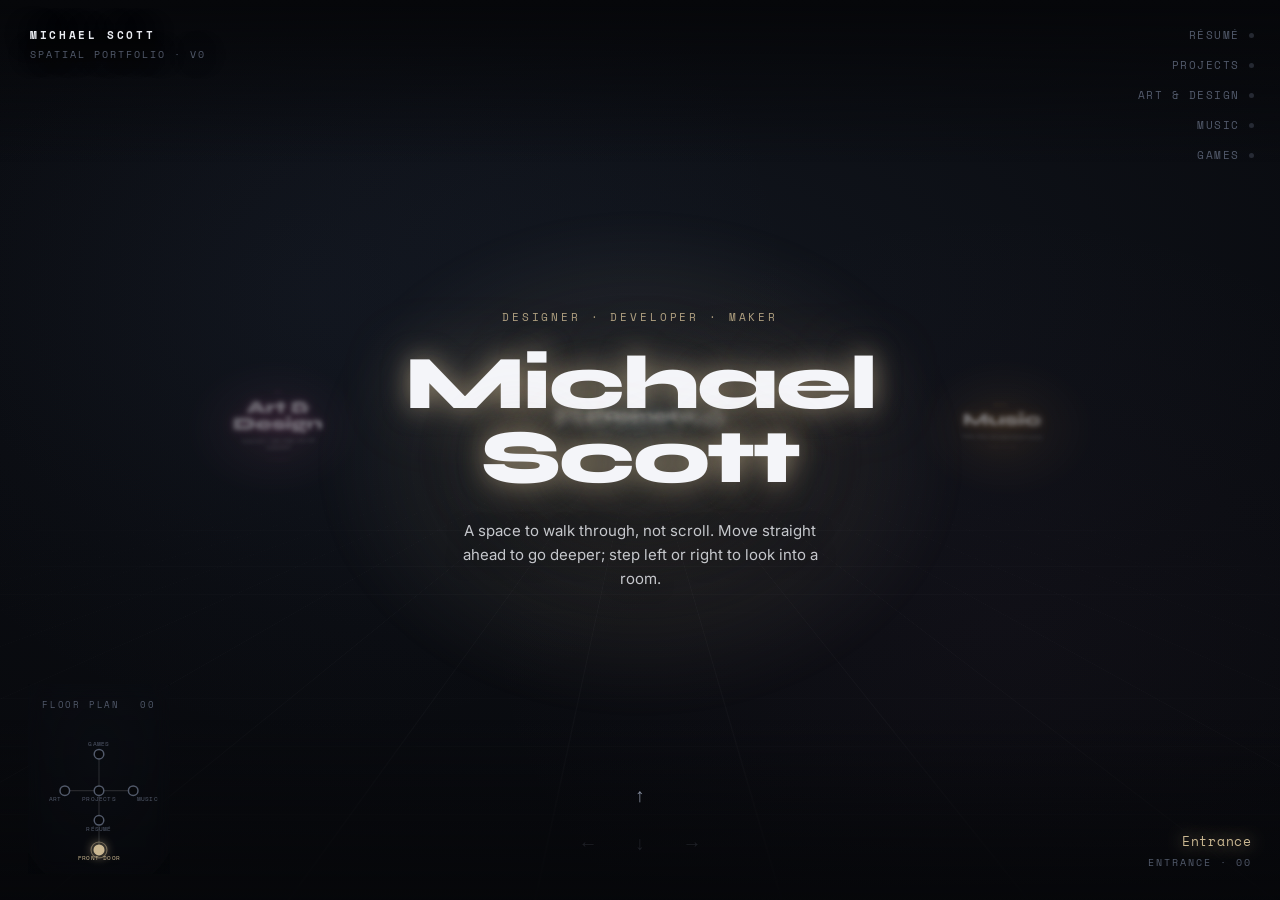
==== commit 7787d365: "Music room: 6-pad stems player with play/pause and stop (placeholder loops until real stems are adde" ====
--- a/index.html
+++ b/index.html
@@ -4,6 +4,9 @@
 <meta charset="UTF-8">
 <meta name="viewport" content="width=device-width, initial-scale=1.0, maximum-scale=1.0, user-scalable=no">
 <title>Portfolio — Spatial Navigation</title>
+<link rel="icon" href="favicon.svg" type="image/svg+xml">
+<link rel="icon" href="favicon.ico" sizes="any">
+<link rel="apple-touch-icon" href="apple-touch-icon.png">
 <link rel="preconnect" href="https://fonts.googleapis.com">
 <link rel="preconnect" href="https://fonts.gstatic.com" crossorigin>
 <link href="https://fonts.googleapis.com/css2?family=Syne:wght@600;700;800&family=Inter:wght@400;500;600&family=Space+Mono:wght@400;700&display=swap" rel="stylesheet">
@@ -429,8 +432,6 @@
   .lkbtn svg{ width:22px; height:16px; display:block; }
   .lkbtn.kp{ display:none; }
   @media (pointer:coarse){ .lkbtn.kp{ display:inline-block; } }
-  .lkbtn.go{ display:none; color:var(--lk-ok); text-shadow:0 0 12px var(--lk-ok); font-size:13px; }
-  .lock-shell.ok .lkbtn.go{ display:inline-block; }
   .lock-shell.ok .lkbtn.kp{ display:none; }
   .lock-input{ position:absolute; left:0; top:0; width:1px; height:1px; opacity:0; border:0; padding:0; font-size:16px; }
 
@@ -448,6 +449,73 @@
     .wheel.cur::after{ left:7px; right:7px; }
   }
   @media (prefers-reduced-motion:reduce){ .lock-panel{ animation:none; } }
+
+  /* ---------- RÉSUMÉ VIEWER: only the pages — hard edges, soft shadow; click outside to close ---------- */
+  .doc-shell{ position:fixed; inset:0; z-index:58; display:none; background:rgba(4,6,10,.6); backdrop-filter:blur(12px) saturate(.9); cursor:pointer; }
+  .doc-shell.is-open{ display:block; animation:docfade .35s var(--ease) both; }
+  @keyframes docfade{ from{ opacity:0; } to{ opacity:1; } }
+  .doc-scroll{
+    position:absolute; inset:0; overflow:auto; overscroll-behavior:contain; -webkit-overflow-scrolling:touch;
+    display:flex; flex-direction:column; align-items:center; gap:28px; padding:4vh 3vw;
+  }
+  .doc-scroll > :first-child{ margin-top:auto; }            /* centred when it fits, scrolls when it doesn't */
+  .doc-scroll > :last-child{ margin-bottom:auto; }
+  .doc-page{
+    display:block; flex:none; background:#fff; border-radius:0; cursor:default;
+    box-shadow:0 34px 100px -24px rgba(0,0,0,.85), 0 0 70px -18px color-mix(in srgb, var(--a-resume) 45%, transparent);
+    animation:docpage .45s var(--ease) both;
+  }
+  @keyframes docpage{ from{ opacity:0; transform:translateY(12px) scale(.985); } to{ opacity:1; transform:none; } }
+  @media (prefers-reduced-motion:reduce){ .doc-shell.is-open,.doc-page{ animation:none; } }
+
+  /* ---------- MUSIC: stems drum pad (2D overlay) ---------- */
+  .mix-shell{ position:fixed; inset:0; z-index:55; display:none; --mx:var(--a-music); }
+  .mix-shell.is-open{ display:block; }
+  .mix-backdrop{ position:absolute; inset:0; background:rgba(4,6,10,.72); backdrop-filter:blur(12px) saturate(.9); cursor:pointer; }
+  .mix-panel{
+    position:absolute; left:50%; top:50%; transform:translate(-50%,-50%);
+    display:flex; flex-direction:column; align-items:center; gap:34px;
+    animation:appboot .5s var(--ease) both; user-select:none; -webkit-user-select:none;
+  }
+  .pads{ display:grid; grid-template-columns:repeat(3, var(--pad)); gap:calc(var(--pad)*.14); --pad:min(124px, 26vw); }
+  .spad{
+    --lvl:0;
+    position:relative; width:var(--pad); height:var(--pad); border:0; border-radius:6px; cursor:pointer; padding:0;
+    background:linear-gradient(180deg,#141922,#0b0e14);
+    box-shadow:inset 0 1px 0 rgba(255,255,255,.05), inset 0 -2px 0 rgba(0,0,0,.6), 0 6px 14px -6px rgba(0,0,0,.9);
+    transition:background .18s, box-shadow .18s, transform .08s;
+    -webkit-tap-highlight-color:transparent;
+  }
+  .spad::before{ /* the lit surface */
+    content:""; position:absolute; inset:7px; border-radius:3px; pointer-events:none;
+    background:radial-gradient(circle at 50% 50%, color-mix(in srgb,var(--mx) 85%,#fff) 0%, var(--mx) 45%, color-mix(in srgb,var(--mx) 55%,#000) 100%);
+    opacity:calc(.62 + var(--lvl)*.38); transition:opacity .18s;
+    box-shadow:0 0 calc(16px + var(--lvl)*26px) color-mix(in srgb,var(--mx) 70%,transparent), inset 0 0 18px rgba(255,255,255,.25);
+  }
+  .spad span{
+    position:absolute; left:0; right:0; bottom:13px; font-family:var(--mono); font-size:9.5px; letter-spacing:.22em; text-transform:uppercase;
+    color:rgba(20,12,2,.7); transition:color .18s;
+  }
+  .spad.off::before{ opacity:.06; box-shadow:none; }
+  .spad.off span{ color:var(--faint); }
+  .spad:active{ transform:scale(.965); }
+  .spad:focus-visible{ outline:1px solid var(--mx); outline-offset:4px; }
+
+  .transport{ display:flex; gap:22px; }
+  .tbtn{
+    width:58px; height:58px; border-radius:50%; border:0; cursor:pointer; display:grid; place-items:center;
+    background:linear-gradient(180deg,#161b24,#0b0e14); color:var(--muted);
+    box-shadow:inset 0 1px 0 rgba(255,255,255,.06), 0 6px 14px -6px rgba(0,0,0,.9);
+    transition:color .2s, box-shadow .2s, transform .08s; -webkit-tap-highlight-color:transparent;
+  }
+  .tbtn svg{ width:20px; height:20px; fill:currentColor; }
+  .tbtn:hover,.tbtn:focus-visible{ outline:none; color:var(--ink); }
+  .tbtn:active{ transform:scale(.95); }
+  .tbtn.on{ color:var(--mx); box-shadow:inset 0 1px 0 rgba(255,255,255,.06), 0 0 22px -4px var(--mx); }
+  .tbtn .i-pause{ display:none; }
+  .tbtn.on .i-play{ display:none; } .tbtn.on .i-pause{ display:block; }
+  .mix-shell.loading .spad::before{ animation:lkblink .6s steps(1,end) infinite; }
+  @media (prefers-reduced-motion:reduce){ .mix-panel{ animation:none; } }
 
   /* ---------- HUD (ghosted) ---------- */
   .vignette{position:fixed;inset:0;pointer-events:none;z-index:5;
@@ -620,13 +688,27 @@
   </div>
 </div>
 
+<div class="mix-shell" id="mixShell" aria-hidden="true">
+  <div class="mix-backdrop" id="mixBackdrop"></div>
+  <div class="mix-panel" role="dialog" aria-modal="true" aria-label="Stems player">
+    <div class="pads" id="pads" role="group" aria-label="Stems"></div>
+    <div class="transport">
+      <button class="tbtn" id="mxPlay" aria-label="Play"><svg class="i-play" viewBox="0 0 20 20"><path d="M5 3l12 7-12 7z"/></svg><svg class="i-pause" viewBox="0 0 20 20"><path d="M4 3h4v14H4zM12 3h4v14h-4z"/></svg></button>
+      <button class="tbtn" id="mxStop" aria-label="Stop"><svg viewBox="0 0 20 20"><path d="M4 4h12v12H4z"/></svg></button>
+    </div>
+  </div>
+</div>
+
+<div class="doc-shell" id="docShell" aria-hidden="true">
+  <div class="doc-scroll" id="docScroll" role="dialog" aria-modal="true" aria-label="Résumé"></div>
+</div>
+
 <div class="lock-shell" id="lockShell" aria-hidden="true">
   <div class="lock-backdrop" id="lockBackdrop"></div>
   <div class="lock-panel" role="dialog" aria-modal="true" aria-label="Unlock résumé">
     <div class="wheels" id="wheels" role="group" aria-label="Access code"></div>
     <div class="lock-ctrls">
       <button class="lkbtn kp" id="lkKeypad" aria-label="Show keyboard"><svg viewBox="0 0 22 16" fill="none" stroke="currentColor" stroke-width="1.4"><rect x="1" y="1" width="20" height="14" rx="2"/><path d="M5 5h1M9 5h1M13 5h1M17 5h0M5 8.5h1M9 8.5h1M13 8.5h1M17 8.5h0M7 12h8" stroke-linecap="round"/></svg></button>
-      <button class="lkbtn go" id="lkView">view</button>
       <button class="lkbtn" id="lkClose">close</button>
     </div>
     <div class="sr" id="lockLive" aria-live="polite"></div>
@@ -663,7 +745,23 @@
    the right code is simply the only thing that can decrypt the file. To replace the résumé or
    change the code, run:  python3 tools/encrypt_resume.py your-resume.pdf
    groups = how the wheels are split visually (4 + 5 = 9 wheels).                                  */
-const RESUME = { file:"resume.enc", groups:[4,5], tries:3, saveAs:"Michael_Valdez_Resume.pdf" };
+const RESUME = { file:"resume.enc", groups:[4,5], tries:3 };
+
+/* ---- Music room: stems pad ----
+   One song split into 6 stems, all playing in sync; each pad mutes/unmutes its stem.
+   Set file to an audio URL (e.g. "music/stems/song/drums.m4a"). Pads with no file play a
+   built-in placeholder loop so the player works before real audio is added.            */
+const STEMS = {
+  title: "Placeholder loop",
+  pads: [
+    { name:"Drums",  file:null, demo:"drums" },
+    { name:"Bass",   file:null, demo:"bass"  },
+    { name:"Keys",   file:null, demo:"keys"  },
+    { name:"Lead",   file:null, demo:"lead"  },
+    { name:"Hats",   file:null, demo:"hats"  },
+    { name:"Pad",    file:null, demo:"pad"   },
+  ],
+};
 
 /* ---- Games shown in the Games-room carousel ---- */
 const GAMES = [
@@ -693,7 +791,7 @@
     x:-SIDE, y:0, z:-SPACING*2, ry:40, plan:{x:20,y:62}, label:"Art",
     tag:"West wing · 02", now:"Art & Design", links:{ right:"projects" } },
 
-  { id:"music", title:"Music", accent:"--a-music",
+  { id:"music", title:"Music", accent:"--a-music", player:true,
     blurb:"Tracks, mixes, and experiments in sound.",
     x:SIDE, y:0, z:-SPACING*2, ry:-40, plan:{x:80,y:62}, label:"Music",
     tag:"East wing · 02", now:"Music", links:{ left:"projects" } },
@@ -729,6 +827,11 @@
     inner = `<div class="eyebrow door-role">${r.role}</div>
        <h1 class="title door-name">${r.title}</h1>
        <p class="blurb door-stmt">${r.stmt}</p>`;
+  } else if(r.player){
+    inner = `<div class="eyebrow">${r.label}</div>
+       <h2 class="title proj-title" id="title-${r.id}" role="button" tabindex="0" aria-haspopup="dialog">${r.title}</h2>
+       <p class="blurb">${r.blurb}</p>
+       <div class="proj-hint">&#9656; click to play</div>`;
   } else if(r.lock){
     inner = `<div class="eyebrow">${r.label}</div>
        <h2 class="title proj-title" id="title-${r.id}" role="button" tabindex="0" aria-haspopup="dialog">${r.title}</h2>
@@ -840,13 +943,10 @@
 const appExt   = document.getElementById("appExt");
 let appOpen = false;
 
-const appLive  = appShell.querySelector(".app-live");
 function openApp(p){
   appShell.style.setProperty("--app-accent", "var(" + byId[current].accent + ")");
   appName.textContent = p.title;
   appExt.href = p.url;
-  if(p.download){ appExt.setAttribute("download", p.download); appExt.innerHTML = "download &#8595;"; appLive.textContent = "secure"; }
-  else { appExt.removeAttribute("download"); appExt.innerHTML = "open &#8599;"; appLive.textContent = "live"; }
   appFrame.src = p.url;                     // lazy: only loads now
   appShell.classList.add("is-open");
   appShell.setAttribute("aria-hidden","false");
@@ -863,6 +963,61 @@
 appOff.addEventListener("click", closeApp);
 appShell.querySelector(".app-backdrop").addEventListener("click", closeApp);
 
+/* ---------- résumé viewer: draws the PDF pages itself (pdf.js), nothing around them ---------- */
+const DOC = (()=>{
+  const shell  = document.getElementById("docShell");
+  const scroll = document.getElementById("docScroll");
+  const fine   = matchMedia("(pointer:fine)").matches;
+  const vpMeta = document.querySelector('meta[name="viewport"]');
+  const vpLock = vpMeta.content;
+  let isOpen = false, ready = null, pages = [];
+
+  function fit(){                                        // whole page on screen on computers; full width on phones
+    pages.forEach(c=>{
+      const a = c.width / c.height;
+      const w = fine ? Math.min(innerWidth*.94, innerHeight*.92*a, 1000) : innerWidth*.94;
+      c.style.width = Math.round(w) + "px"; c.style.height = Math.round(w/a) + "px";
+    });
+  }
+  function load(bytes){
+    if(ready) return ready;
+    ready = (async ()=>{
+      const pdfjs = await import("./vendor/pdfjs/pdf.min.mjs");
+      pdfjs.GlobalWorkerOptions.workerSrc = "./vendor/pdfjs/pdf.worker.min.mjs";
+      const doc = await pdfjs.getDocument({ data:new Uint8Array(bytes) }).promise;
+      for(let n=1; n<=doc.numPages; n++){
+        const page = await doc.getPage(n);
+        const base = page.getViewport({ scale:1 });
+        const scale = Math.min(2400, Math.max(1700, base.width*(devicePixelRatio||1)*1.6)) / base.width;   // sharp enough to zoom into
+        const vp = page.getViewport({ scale });
+        const c = document.createElement("canvas");
+        c.className = "doc-page"; c.width = Math.floor(vp.width); c.height = Math.floor(vp.height);
+        c.setAttribute("role","img"); c.setAttribute("aria-label", `Résumé, page ${n} of ${doc.numPages}`);
+        await page.render({ canvasContext:c.getContext("2d"), viewport:vp }).promise;
+        pages.push(c);
+      }
+      fit(); pages.forEach(c=> scroll.appendChild(c));
+    })();
+    return ready;
+  }
+  function open(){
+    if(!ready) return;
+    isOpen = true; scroll.scrollTop = 0;
+    if(!fine) vpMeta.content = "width=device-width, initial-scale=1.0";   // let phones pinch-zoom the page
+    shell.classList.add("is-open"); shell.setAttribute("aria-hidden","false");
+    pages.forEach(c=>{ c.style.animation="none"; void c.offsetWidth; c.style.animation=""; });
+  }
+  function close(){
+    if(!isOpen) return;
+    isOpen = false;
+    shell.classList.remove("is-open"); shell.setAttribute("aria-hidden","true");
+    if(!fine) vpMeta.content = vpLock;
+  }
+  shell.addEventListener("click", e=>{ if(!e.target.closest(".doc-page")) close(); });
+  addEventListener("resize", fit);
+  return { load, open, close, get isOpen(){ return isOpen; } };
+})();
+
 /* ---------- résumé lock (rotating padlock, decrypts in the browser) ----------
    Works like a real combination lock: turn any wheel (scroll, drag, tap above/below) or just type.
    Tapping a wheel's middle moves to the next wheel; "<" on a wheel steps back one.
@@ -877,7 +1032,6 @@
   const liveEl = document.getElementById("lockLive");
   const input  = document.getElementById("lockInput");
   const bKey   = document.getElementById("lkKeypad");
-  const bView  = document.getElementById("lkView");
   const bClose = document.getElementById("lkClose");
   const fine   = matchMedia("(pointer:fine)").matches;
 
@@ -885,7 +1039,7 @@
   let cur = 0;
   let tries = RESUME.tries;             // memory only: a fresh visit gets fresh tries
   let state = "idle";                   // idle | ok | dead
-  let isOpen = false, fileBuf = null, pdfURL = null;
+  let isOpen = false, fileBuf = null;
 
   const wheels = [];
   RESUME.groups.forEach((g,gi)=>{
@@ -986,7 +1140,7 @@
     if(e.target === input) return;
     const k = e.key;
     if(k==="Escape"){ e.preventDefault(); close(); return; }
-    if(state==="ok"){ if(k==="Enter"){ e.preventDefault(); view(); } return; }
+    if(state==="ok") return;
     if(k==="Enter"){ e.preventDefault(); enter(); return; }
     if(k==="Backspace" || k==="ArrowLeft" || k==="<"){ e.preventDefault(); back(); return; }
     if(k==="ArrowRight"){ e.preventDefault(); advance(); return; }
@@ -1015,22 +1169,15 @@
   function unlock(pdf){
     if(state==="ok") return;
     state = "ok"; shell.classList.add("ok"); draw(); liveEl.textContent = "Unlocked.";
-    pdfURL = URL.createObjectURL(new Blob([pdf], {type:"application/pdf"}));
     fileBuf = null; input.blur();
-    if(fine) setTimeout(view, 650);                      // computers: straight into the viewer
-    else bView.focus({preventScroll:true});              // phones: tap "view" (opens the phone's PDF viewer)
-  }
-  function view(){
-    if(!pdfURL) return;
-    if(fine){ close(); openApp({ title:"Résumé", url:pdfURL, download:RESUME.saveAs }); }
-    else window.open(pdfURL, "_blank");
-  }
-  bView.addEventListener("click", view);
+    DOC.load(pdf);                                       // start rendering while the wheels glow green
+    setTimeout(()=>{ close(); DOC.open(); }, 650);
+  }
   bClose.addEventListener("click", close);
   document.getElementById("lockBackdrop").addEventListener("click", close);
 
   function open(){
-    if(state==="ok" && fine){ view(); return; }           // already unlocked this visit
+    if(state==="ok"){ DOC.open(); return; }              // already unlocked this visit: straight to the résumé
     isOpen = true;
     shell.classList.add("is-open"); shell.setAttribute("aria-hidden","false");
     draw();
@@ -1044,6 +1191,167 @@
   draw();
   return { open, close, key, get isOpen(){ return isOpen; } };
 })();
+
+/* ---------- music: stems drum pad ----------
+   All stems start on the same audio-clock tick and loop together, so they never drift.
+   A pad mutes/unmutes its stem with a short fade (no clicks). Music keeps playing when the
+   panel is closed, so visitors can wander the building with it on.                       */
+const MIX = (()=>{
+  const shell = document.getElementById("mixShell");
+  const padsEl = document.getElementById("pads");
+  const bPlay = document.getElementById("mxPlay"), bStop = document.getElementById("mxStop");
+  const pads = STEMS.pads.map((p,i)=>{
+    const b = document.createElement("button");
+    b.className = "spad"; b.innerHTML = `<span>${p.name}</span>`;
+    b.setAttribute("aria-pressed","true"); b.setAttribute("aria-label", `${p.name} (key ${i+1})`);
+    b.addEventListener("click", ()=> toggle(i));
+    padsEl.appendChild(b); return b;
+  });
+
+  let ctx = null, master = null, buffers = null, loading = null;
+  let gains = [], meters = [], sources = [], on = STEMS.pads.map(()=>true);
+  let playing = false, startAt = 0, offset = 0, isOpen = false, raf = 0;
+
+  function ensureCtx(){
+    if(ctx) return;
+    ctx = new (window.AudioContext || window.webkitAudioContext)();
+    master = ctx.createGain(); master.gain.value = .9; master.connect(ctx.destination);
+    STEMS.pads.forEach((_,i)=>{
+      const g = ctx.createGain(); g.gain.value = on[i] ? 1 : 0;
+      const a = ctx.createAnalyser(); a.fftSize = 512;
+      g.connect(a); a.connect(master); gains.push(g); meters.push(a);
+    });
+  }
+
+  async function load(){
+    if(loading) return loading;
+    shell.classList.add("loading");
+    loading = Promise.all(STEMS.pads.map(async p=>{
+      if(p.file){
+        const res = await fetch(p.file); if(!res.ok) throw new Error(p.file);
+        return await ctx.decodeAudioData(await res.arrayBuffer());
+      }
+      return demo(p.demo);
+    })).then(b=>{
+      const len = Math.max(...b.map(x=>x.duration));    // a shorter stem is padded with silence so loops stay locked
+      buffers = b.map(x=>{
+        const n = Math.round(len*x.sampleRate); if(x.length >= n) return x;
+        const y = ctx.createBuffer(x.numberOfChannels, n, x.sampleRate);
+        for(let c=0;c<x.numberOfChannels;c++) y.copyToChannel(x.getChannelData(c), c);
+        return y;
+      });
+      buffers.len = len;
+      shell.classList.remove("loading");
+    });
+    return loading;
+  }
+
+  function start(){
+    sources = buffers.map((buf,i)=>{
+      const s = ctx.createBufferSource(); s.buffer = buf; s.loop = true;
+      s.connect(gains[i]); return s;
+    });
+    startAt = ctx.currentTime + .06 - offset;                 // one shared start tick for every stem
+    sources.forEach(s=> s.start(ctx.currentTime + .06, offset % buffers.len));
+  }
+  function halt(){ sources.forEach(s=>{ try{ s.stop(); }catch(_){} }); sources = []; }
+
+  async function play(){
+    ensureCtx(); if(ctx.state==="suspended") await ctx.resume();
+    await load();
+    if(playing){ offset = (ctx.currentTime - startAt) % buffers.len; halt(); playing = false; }   // pause
+    else { start(); playing = true; }
+    ui();
+  }
+  function stop(){ if(ctx){ halt(); } playing = false; offset = 0; ui(); }
+  function toggle(i){
+    on[i] = !on[i];
+    pads[i].classList.toggle("off", !on[i]); pads[i].setAttribute("aria-pressed", on[i]);
+    if(ctx) gains[i].gain.setTargetAtTime(on[i] ? 1 : 0, ctx.currentTime, .015);
+  }
+  function ui(){
+    bPlay.classList.toggle("on", playing); bPlay.setAttribute("aria-label", playing ? "Pause" : "Play");
+    cancelAnimationFrame(raf); if(playing && isOpen) meter(); else pads.forEach(p=>p.style.setProperty("--lvl",0));
+  }
+
+  /* pads glow with their own stem's level */
+  const tmp = new Float32Array(512), lv = STEMS.pads.map(()=>0);
+  function meter(){
+    meters.forEach((a,i)=>{
+      a.getFloatTimeDomainData(tmp);
+      let pk = 0; for(let k=0;k<tmp.length;k++){ const v = Math.abs(tmp[k]); if(v>pk) pk=v; }
+      const target = on[i] ? Math.min(1, Math.pow(pk*2.2, .6)) : 0;
+      lv[i] = target > lv[i] ? target : lv[i]*.9;          // jump up on a hit, ease back down
+      pads[i].style.setProperty("--lvl", lv[i].toFixed(3));
+    });
+    raf = requestAnimationFrame(meter);
+  }
+
+  /* placeholder loops: 4 bars at 100 bpm, synthesised once — replaced by real stems via STEMS */
+  async function demo(kind){
+    const bpm = 100, beat = 60/bpm, bars = 4, dur = beat*4*bars, sr = 44100;
+    const oc = new OfflineAudioContext(2, Math.ceil(dur*sr), sr);
+    const out = oc.createGain(); out.connect(oc.destination);
+    const noise = (()=>{ const b = oc.createBuffer(1, sr, sr), d = b.getChannelData(0); for(let i=0;i<d.length;i++) d[i]=Math.random()*2-1; return b; })();
+    const tone = (type,f,t,len,vol,dest=out)=>{
+      const o = oc.createOscillator(), g = oc.createGain(); o.type = type; o.frequency.value = f;
+      g.gain.setValueAtTime(0,t); g.gain.linearRampToValueAtTime(vol,t+.01); g.gain.exponentialRampToValueAtTime(.0005,t+len);
+      o.connect(g); g.connect(dest); o.start(t); o.stop(t+len+.05);
+    };
+    const hz = m => 440*Math.pow(2,(m-69)/12);
+    const prog = [[57,60,64],[53,57,60],[48,52,55],[55,59,62]];   // Am F C G
+    for(let bar=0; bar<bars; bar++){
+      const t0 = bar*beat*4, ch = prog[bar];
+      if(kind==="drums") for(let b=0;b<4;b++){
+        const t = t0+b*beat, o = oc.createOscillator(), g = oc.createGain();
+        o.frequency.setValueAtTime(140,t); o.frequency.exponentialRampToValueAtTime(42,t+.18);
+        g.gain.setValueAtTime(1,t); g.gain.exponentialRampToValueAtTime(.001,t+.32); o.connect(g); g.connect(out); o.start(t); o.stop(t+.35);
+        if(b%2){ const n = oc.createBufferSource(), f = oc.createBiquadFilter(), ng = oc.createGain();
+          n.buffer = noise; f.type="bandpass"; f.frequency.value=1800; ng.gain.setValueAtTime(.7,t); ng.gain.exponentialRampToValueAtTime(.001,t+.2);
+          n.connect(f); f.connect(ng); ng.connect(out); n.start(t); n.stop(t+.22); }
+      }
+      if(kind==="hats") for(let s=0;s<8;s++){
+        const t = t0+s*beat/2, n = oc.createBufferSource(), f = oc.createBiquadFilter(), g = oc.createGain();
+        n.buffer = noise; f.type="highpass"; f.frequency.value=8000; g.gain.setValueAtTime(s%2?.25:.4,t); g.gain.exponentialRampToValueAtTime(.001,t+.06);
+        n.connect(f); f.connect(g); g.connect(out); n.start(t); n.stop(t+.08);
+      }
+      if(kind==="bass") [0,1.5,2,3].forEach(b=> tone("sawtooth", hz(ch[0]-24), t0+b*beat, beat*.9, .32));
+      if(kind==="keys") [0,2].forEach(b=> ch.forEach(m=> tone("triangle", hz(m), t0+b*beat, beat*1.8, .16)));
+      if(kind==="lead") [0,.5,1,1.5,2,2.5,3,3.5].forEach((b,k)=> tone("square", hz(ch[k%3]+12+(k>5?12:0)), t0+b*beat, beat*.4, .07));
+      if(kind==="pad") ch.forEach(m=>{ [-6,6].forEach(dt=>{ const o = oc.createOscillator(), g = oc.createGain(), f = oc.createBiquadFilter();
+          o.type="sawtooth"; o.frequency.value = hz(m-12); o.detune.value = dt; f.type="lowpass"; f.frequency.value = 900;
+          g.gain.setValueAtTime(0,t0); g.gain.linearRampToValueAtTime(.05,t0+.8); g.gain.linearRampToValueAtTime(0,t0+beat*4);
+          o.connect(f); f.connect(g); g.connect(out); o.start(t0); o.stop(t0+beat*4); }); });
+    }
+    return oc.startRendering();
+  }
+
+  function open(){
+    isOpen = true; shell.classList.add("is-open"); shell.setAttribute("aria-hidden","false");
+    ensureCtx(); load(); ui();
+  }
+  function close(){
+    if(!isOpen) return;
+    isOpen = false; shell.classList.remove("is-open"); shell.setAttribute("aria-hidden","true"); ui();
+  }
+  function key(e){
+    const k = e.key;
+    if(k==="Escape"){ e.preventDefault(); close(); return; }
+    if(k===" "){ e.preventDefault(); play(); return; }
+    if(/^[1-6]$/.test(k)){ e.preventDefault(); toggle(+k-1); }
+  }
+  bPlay.addEventListener("click", play);
+  bStop.addEventListener("click", stop);
+  document.getElementById("mixBackdrop").addEventListener("click", close);
+  return { open, close, key, get isOpen(){ return isOpen; } };
+})();
+
+/* the Music title opens the pad */
+ROOMS.filter(r=>r.player).forEach(r=>{
+  const t = document.getElementById("title-"+r.id);
+  t.addEventListener("click", e=>{ if(current!==r.id) return; e.stopPropagation(); MIX.open(); });
+  t.addEventListener("keydown", e=>{ if((e.key==="Enter"||e.key===" ") && current===r.id){ e.preventDefault(); e.stopPropagation(); MIX.open(); } });
+});
 
 /* the Résumé title opens the lock */
 ROOMS.filter(r=>r.lock).forEach(r=>{
@@ -1152,6 +1460,8 @@
   const k = e.key.toLowerCase();
 
   if(appOpen){ if(k==="escape") closeApp(); return; }
+  if(DOC.isOpen){ if(k==="escape") DOC.close(); return; }
+  if(MIX.isOpen){ MIX.key(e); return; }
   if(LOCK.isOpen){ LOCK.key(e); return; }
 
   if(k==="escape" && CAROUSELS[current]){ CAROUSELS[current].close(); return; }
@@ -1173,7 +1483,7 @@
 
 let wheelLock = false;
 window.addEventListener("wheel", e=>{
-  if(appOpen || LOCK.isOpen || wheelLock || moving || Math.abs(e.deltaY) < 12) return;
+  if(appOpen || LOCK.isOpen || DOC.isOpen || MIX.isOpen || wheelLock || moving || Math.abs(e.deltaY) < 12) return;
   wheelLock = true;
   go(e.deltaY > 0 ? "forward" : "back");
   setTimeout(()=>wheelLock=false, 650);
@@ -1182,7 +1492,7 @@
 let tx=0, ty=0;
 window.addEventListener("touchstart", e=>{ tx=e.touches[0].clientX; ty=e.touches[0].clientY; }, {passive:true});
 window.addEventListener("touchend", e=>{
-  if(appOpen || LOCK.isOpen) return;
+  if(appOpen || LOCK.isOpen || DOC.isOpen || MIX.isOpen) return;
   const dx=e.changedTouches[0].clientX-tx, dy=e.changedTouches[0].clientY-ty;
   if(Math.max(Math.abs(dx),Math.abs(dy)) < 45) return;
   if(Math.abs(dy) > Math.abs(dx)) go(dy<0 ? "forward" : "back");
